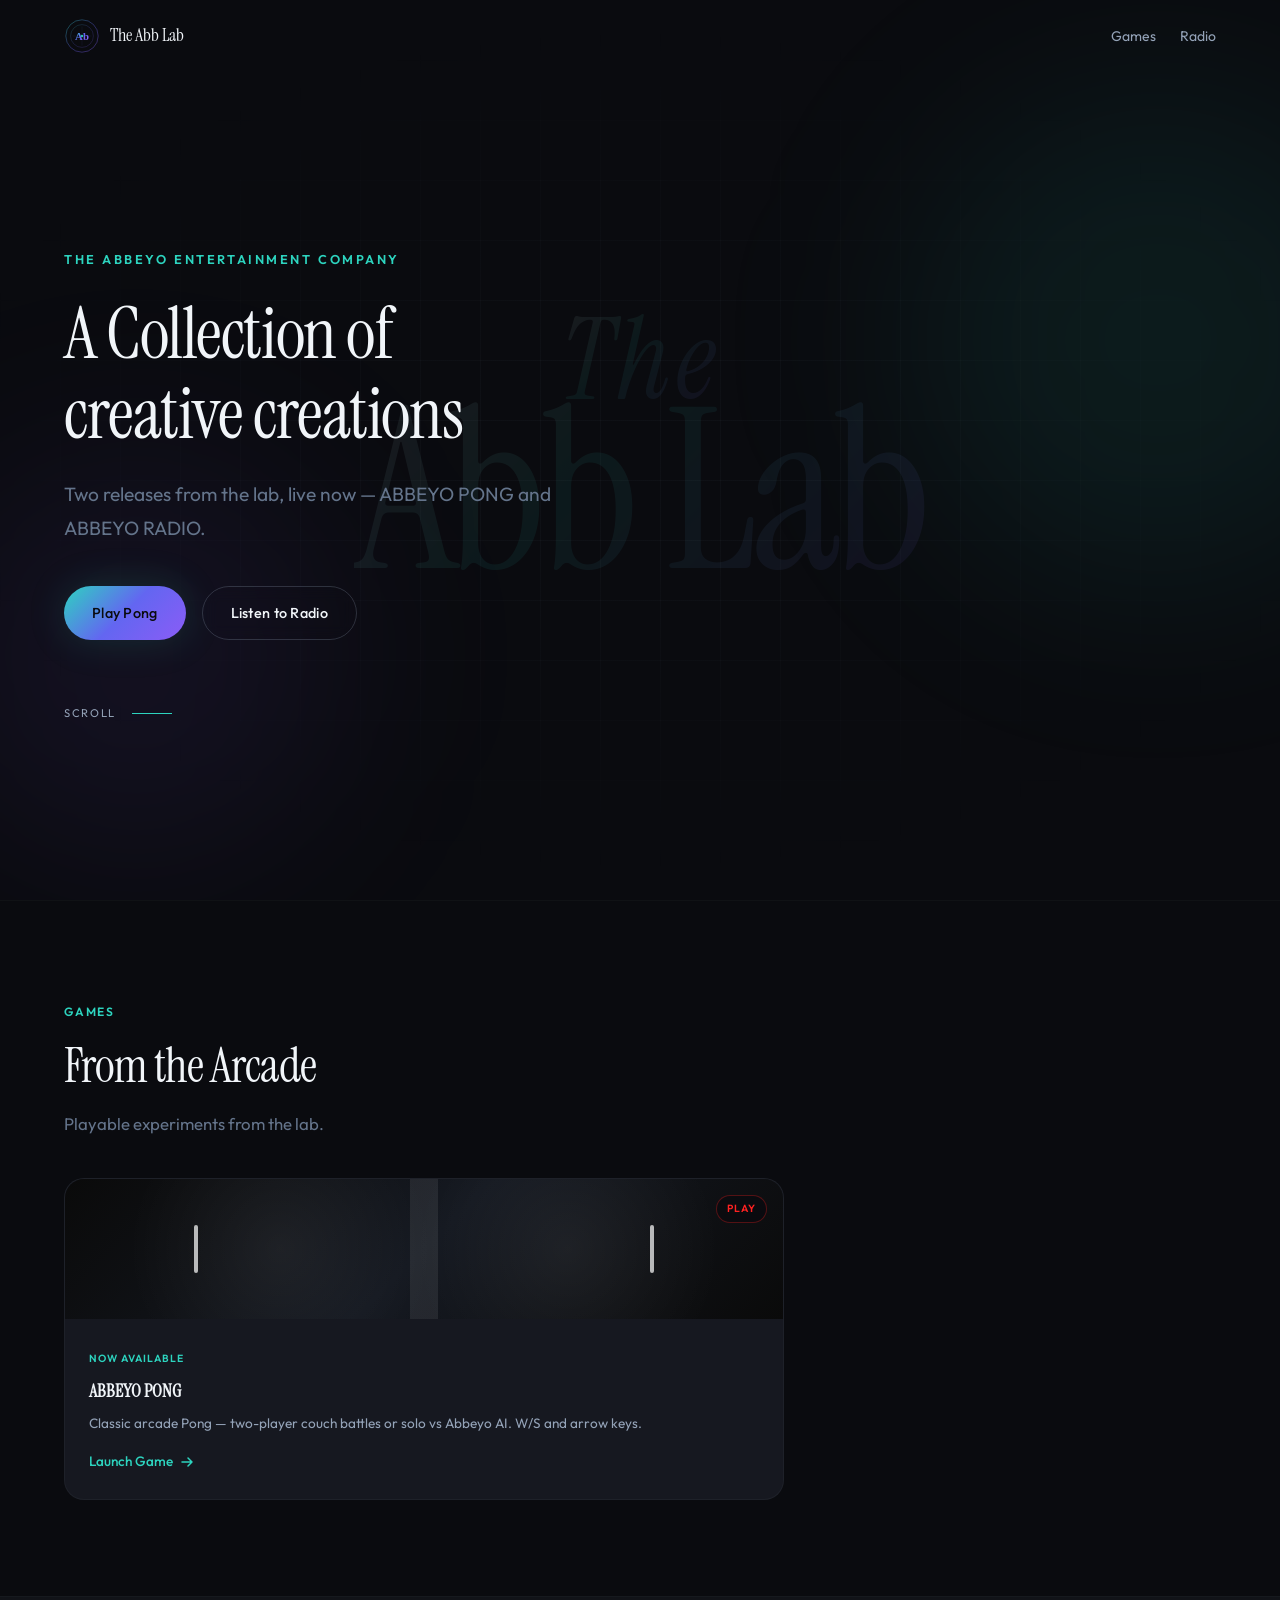
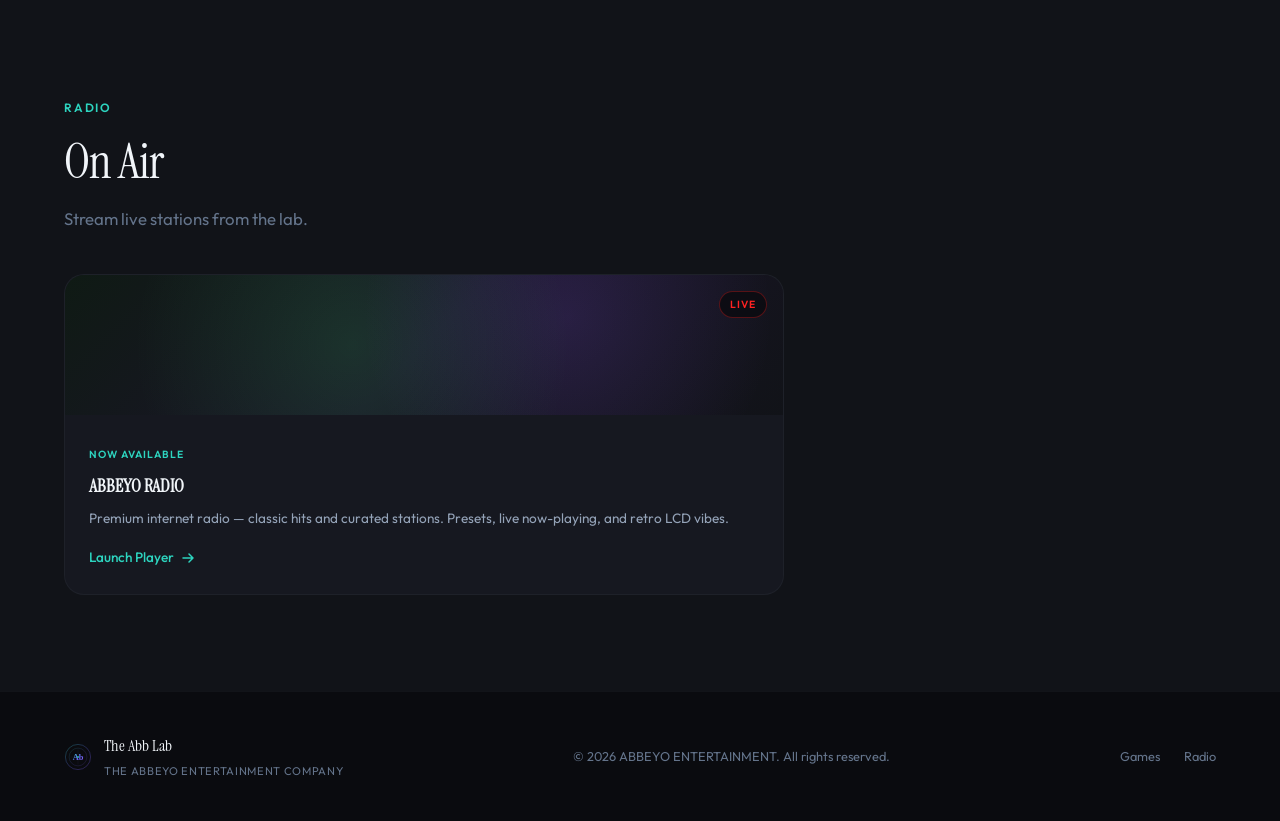
==== index.html @ 9e0e5b54 "Remove contact and Get in Touch from the homepage Keep the public site to Games, Radio, and the bran" ====
<!DOCTYPE html>
<html lang="en">
<head>
  <meta charset="UTF-8">
  <meta name="viewport" content="width=device-width, initial-scale=1.0">
  <meta name="description" content="The Abb Lab — ABBEYO ENTERTAINMENT. Play ABBEYO PONG and stream ABBEYO RADIO.">
  <meta name="keywords" content="The Abb Lab, ABBEYO Entertainment, Abbeyo Pong, Abbeyo Radio">
  <meta name="author" content="ABBEYO ENTERTAINMENT">
  <meta name="theme-color" content="#0a0b0f">

  <meta property="og:type" content="website">
  <meta property="og:url" content="https://theabblab.com/">
  <meta property="og:title" content="The Abb Lab — ABBEYO ENTERTAINMENT">
  <meta property="og:description" content="Play ABBEYO PONG and stream ABBEYO RADIO — creative releases from The Abb Lab.">
  <meta property="og:site_name" content="The Abb Lab">

  <meta name="twitter:card" content="summary_large_image">
  <meta name="twitter:title" content="The Abb Lab — ABBEYO ENTERTAINMENT">
  <meta name="twitter:description" content="Play ABBEYO PONG and stream ABBEYO RADIO — creative releases from The Abb Lab.">

  <title>The Abb Lab — ABBEYO ENTERTAINMENT</title>

  <link rel="icon" type="image/svg+xml" href="assets/favicon/favicon.svg">
  <link rel="canonical" href="https://theabblab.com/">

  <link rel="preconnect" href="https://fonts.googleapis.com">
  <link rel="preconnect" href="https://fonts.gstatic.com" crossorigin>
  <link href="https://fonts.googleapis.com/css2?family=Instrument+Serif:ital@0;1&family=Outfit:wght@300;400;500;600&display=swap" rel="stylesheet">

  <link rel="stylesheet" href="style.css?v=3">
</head>
<body>

  <header class="site-header" id="header">
    <nav class="nav container" aria-label="Main navigation">
      <a href="#hero" class="nav__logo" aria-label="The Abb Lab — Home">
        <img src="assets/logo/logo.svg" alt="" width="36" height="36" class="nav__logo-icon">
        <span class="nav__logo-text">The Abb Lab</span>
      </a>

      <button class="nav__toggle" id="navToggle" aria-label="Toggle menu" aria-expanded="false" aria-controls="navMenu">
        <span class="nav__toggle-bar"></span>
        <span class="nav__toggle-bar"></span>
        <span class="nav__toggle-bar"></span>
      </button>

      <ul class="nav__menu" id="navMenu">
        <li><a href="#games" class="nav__link">Games</a></li>
        <li><a href="#radio" class="nav__link">Radio</a></li>
      </ul>
    </nav>
  </header>

  <main>

    <section class="hero" id="hero" aria-labelledby="hero-heading">
      <div class="hero__bg" aria-hidden="true">
        <div class="hero__logo-bg">
          <span class="hero__logo-line hero__logo-line--top">The</span>
          <span class="hero__logo-line hero__logo-line--main">Abb Lab</span>
        </div>
        <div class="hero__grid"></div>
        <div class="hero__glow hero__glow--teal"></div>
        <div class="hero__glow hero__glow--purple"></div>
        <div class="hero__particles" id="particles"></div>
      </div>

      <div class="hero__content container">
        <p class="hero__eyebrow reveal">The ABBEYO ENTERTAINMENT Company</p>
        <h1 class="hero__title reveal" id="hero-heading">
          A Collection of creative creations
        </h1>
        <p class="hero__tagline reveal">
          Two releases from the lab, live now — ABBEYO PONG and ABBEYO RADIO.
        </p>
        <div class="hero__actions reveal">
          <a href="games/pong.html" class="btn btn--primary">Play Pong</a>
          <a href="audio/abbeyo-radio.html" class="btn btn--ghost">Listen to Radio</a>
        </div>
        <div class="hero__scroll reveal" aria-hidden="true">
          <span class="hero__scroll-text">Scroll</span>
          <span class="hero__scroll-line"></span>
        </div>
      </div>
    </section>

    <section class="library-section section" id="games" aria-labelledby="games-heading">
      <div class="container">
        <div class="library-section__header reveal">
          <span class="section__label">Games</span>
          <h2 class="section__title" id="games-heading">From the Arcade</h2>
          <p class="section__desc">Playable experiments from the lab.</p>
        </div>
        <div class="media-grid media-grid--single">
          <a href="games/pong.html" class="media-card media-card--featured reveal">
            <div class="media-card__visual media-card__visual--pong">
              <span class="media-card__live">Play</span>
            </div>
            <div class="media-card__body">
              <span class="media-card__tag">Now Available</span>
              <h3 class="media-card__title">ABBEYO PONG</h3>
              <p class="media-card__desc">Classic arcade Pong — two-player couch battles or solo vs Abbeyo AI. W/S and arrow keys.</p>
              <span class="media-card__cta">
                Launch Game
                <svg width="16" height="16" viewBox="0 0 16 16" fill="none" aria-hidden="true"><path d="M3 8h10M9 4l4 4-4 4" stroke="currentColor" stroke-width="1.5" stroke-linecap="round" stroke-linejoin="round"/></svg>
              </span>
            </div>
          </a>
        </div>
      </div>
    </section>

    <section class="library-section library-section--alt section" id="radio" aria-labelledby="radio-heading">
      <div class="container">
        <div class="library-section__header reveal">
          <span class="section__label">Radio</span>
          <h2 class="section__title" id="radio-heading">On Air</h2>
          <p class="section__desc">Stream live stations from the lab.</p>
        </div>
        <div class="media-grid media-grid--single">
          <a href="audio/abbeyo-radio.html" class="media-card media-card--featured reveal">
            <div class="media-card__visual media-card__visual--radio">
              <span class="media-card__live">Live</span>
            </div>
            <div class="media-card__body">
              <span class="media-card__tag">Now Available</span>
              <h3 class="media-card__title">ABBEYO RADIO</h3>
              <p class="media-card__desc">Premium internet radio — classic hits and curated stations. Presets, live now-playing, and retro LCD vibes.</p>
              <span class="media-card__cta">
                Launch Player
                <svg width="16" height="16" viewBox="0 0 16 16" fill="none" aria-hidden="true"><path d="M3 8h10M9 4l4 4-4 4" stroke="currentColor" stroke-width="1.5" stroke-linecap="round" stroke-linejoin="round"/></svg>
              </span>
            </div>
          </a>
        </div>
      </div>
    </section>

  </main>

  <footer class="footer">
    <div class="container footer__inner">
      <div class="footer__brand">
        <img src="assets/logo/logo.svg" alt="" width="28" height="28">
        <div>
          <span class="footer__name">The Abb Lab</span>
          <span class="footer__parent">The ABBEYO ENTERTAINMENT Company</span>
        </div>
      </div>
      <p class="footer__copy">&copy; <span id="year"></span> ABBEYO ENTERTAINMENT. All rights reserved.</p>
      <nav class="footer__nav" aria-label="Footer navigation">
        <a href="#games">Games</a>
        <a href="#radio">Radio</a>
      </nav>
    </div>
  </footer>

  <script src="script.js?v=3" defer></script>
</body>
</html>
---- style.css ----
/* ==========================================================================
   The Abb Lab — Premium Creative Laboratory
   ========================================================================== */

/* --- Custom Properties --- */
:root {
  --color-bg: #0a0b0f;
  --color-bg-elevated: #111318;
  --color-bg-card: #161820;
  --color-bg-card-hover: #1c1f2a;

  --color-text: #f1f5f9;
  --color-text-muted: #94a3b8;
  --color-text-subtle: #64748b;

  --color-teal: #2dd4bf;
  --color-teal-dim: rgba(45, 212, 191, 0.15);
  --color-purple: #8b5cf6;
  --color-purple-dim: rgba(139, 92, 246, 0.15);
  --color-indigo: #6366f1;
  --color-copper: #d4a574;
  --color-bitcoin: #f7931a;
  --color-bitcoin-dim: rgba(247, 147, 26, 0.15);

  --gradient-brand: linear-gradient(135deg, var(--color-teal) 0%, var(--color-indigo) 50%, var(--color-purple) 100%);
  --gradient-text: linear-gradient(135deg, #e2e8f0 0%, var(--color-teal) 40%, var(--color-purple) 100%);

  --font-serif: 'Instrument Serif', Georgia, 'Times New Roman', serif;
  --font-sans: 'Outfit', system-ui, -apple-system, sans-serif;

  --space-xs: 0.5rem;
  --space-sm: 1rem;
  --space-md: 1.5rem;
  --space-lg: 2.5rem;
  --space-xl: 4rem;
  --space-2xl: 6rem;

  --radius-sm: 8px;
  --radius-md: 12px;
  --radius-lg: 20px;
  --radius-full: 9999px;

  --shadow-sm: 0 2px 8px rgba(0, 0, 0, 0.3);
  --shadow-md: 0 8px 32px rgba(0, 0, 0, 0.4);
  --shadow-glow-teal: 0 0 40px rgba(45, 212, 191, 0.15);
  --shadow-glow-purple: 0 0 60px rgba(139, 92, 246, 0.12);

  --transition-fast: 0.2s cubic-bezier(0.4, 0, 0.2, 1);
  --transition-base: 0.35s cubic-bezier(0.4, 0, 0.2, 1);
  --transition-slow: 0.6s cubic-bezier(0.4, 0, 0.2, 1);

  --header-height: 72px;
  --container-max: 1200px;
}

/* --- Reset & Base --- */
*,
*::before,
*::after {
  box-sizing: border-box;
  margin: 0;
  padding: 0;
}

html {
  scroll-behavior: smooth;
  -webkit-text-size-adjust: 100%;
}

body {
  font-family: var(--font-sans);
  font-size: 1rem;
  font-weight: 400;
  line-height: 1.7;
  color: var(--color-text-muted);
  background-color: var(--color-bg);
  overflow-x: hidden;
  -webkit-font-smoothing: antialiased;
  -moz-osx-font-smoothing: grayscale;
}

img,
svg {
  display: block;
  max-width: 100%;
}

a {
  color: inherit;
  text-decoration: none;
}

ul {
  list-style: none;
}

button {
  font: inherit;
  cursor: pointer;
  border: none;
  background: none;
}

:focus-visible {
  outline: 2px solid var(--color-teal);
  outline-offset: 3px;
}

::selection {
  background: var(--color-teal-dim);
  color: var(--color-text);
}

/* --- Layout --- */
.container {
  width: 100%;
  max-width: var(--container-max);
  margin-inline: auto;
  padding-inline: var(--space-md);
}

.section {
  padding-block: var(--space-2xl);
  position: relative;
}

/* --- Typography --- */
.section__label {
  display: inline-block;
  font-size: 0.75rem;
  font-weight: 600;
  letter-spacing: 0.15em;
  text-transform: uppercase;
  color: var(--color-teal);
  margin-bottom: var(--space-sm);
}

.section__title {
  font-family: var(--font-serif);
  font-size: clamp(2rem, 5vw, 3rem);
  font-weight: 400;
  color: var(--color-text);
  line-height: 1.15;
  letter-spacing: -0.02em;
}

.section__desc {
  margin-top: var(--space-sm);
  max-width: 52ch;
  font-size: 1.05rem;
  color: var(--color-text-subtle);
}

.section__header {
  margin-bottom: var(--space-xl);
}

/* --- Buttons --- */
.btn {
  display: inline-flex;
  align-items: center;
  justify-content: center;
  gap: 0.5rem;
  padding: 0.875rem 1.75rem;
  font-size: 0.9rem;
  font-weight: 500;
  letter-spacing: 0.02em;
  border-radius: var(--radius-full);
  transition:
    transform var(--transition-fast),
    box-shadow var(--transition-base),
    background var(--transition-base),
    border-color var(--transition-base),
    color var(--transition-base);
  position: relative;
  overflow: hidden;
}

.btn--primary {
  background: var(--gradient-brand);
  color: var(--color-bg);
  box-shadow: var(--shadow-glow-teal);
}

.btn--primary:hover {
  transform: translateY(-2px);
  box-shadow: var(--shadow-glow-teal), 0 8px 24px rgba(45, 212, 191, 0.25);
}

.btn--primary:active {
  transform: translateY(0);
}

.btn--ghost {
  background: transparent;
  color: var(--color-text);
  border: 1px solid rgba(148, 163, 184, 0.25);
  backdrop-filter: blur(8px);
}

.btn--ghost:hover {
  border-color: var(--color-teal);
  color: var(--color-teal);
  background: var(--color-teal-dim);
  transform: translateY(-2px);
}

.btn--small {
  padding: 0.625rem 1.25rem;
  font-size: 0.8rem;
}

.btn--full {
  width: 100%;
}

.btn__loader {
  display: none;
  width: 18px;
  height: 18px;
  border: 2px solid transparent;
  border-top-color: currentColor;
  border-radius: 50%;
  animation: spin 0.6s linear infinite;
}

.btn.is-loading .btn__text {
  opacity: 0;
}

.btn.is-loading .btn__loader {
  display: block;
  position: absolute;
}

@keyframes spin {
  to { transform: rotate(360deg); }
}

/* --- Header / Nav --- */
.site-header {
  position: fixed;
  top: 0;
  left: 0;
  right: 0;
  z-index: 100;
  height: var(--header-height);
  transition:
    background var(--transition-base),
    backdrop-filter var(--transition-base),
    box-shadow var(--transition-base);
}

.site-header.is-scrolled {
  background: rgba(10, 11, 15, 0.85);
  backdrop-filter: blur(16px) saturate(1.4);
  box-shadow: 0 1px 0 rgba(148, 163, 184, 0.08);
}

.nav {
  display: flex;
  align-items: center;
  justify-content: space-between;
  height: 100%;
}

.nav__logo {
  display: flex;
  align-items: center;
  gap: 0.625rem;
  font-family: var(--font-serif);
  font-size: 1.15rem;
  color: var(--color-text);
  transition: opacity var(--transition-fast);
}

.nav__logo:hover {
  opacity: 0.85;
}

.nav__logo-icon {
  transition: transform var(--transition-base);
}

.nav__logo:hover .nav__logo-icon {
  transform: rotate(15deg);
}

.nav__menu {
  display: flex;
  align-items: center;
  gap: var(--space-md);
}

.nav__link {
  font-size: 0.875rem;
  font-weight: 400;
  color: var(--color-text-muted);
  transition: color var(--transition-fast);
  position: relative;
}

.nav__link::after {
  content: '';
  position: absolute;
  bottom: -4px;
  left: 0;
  width: 0;
  height: 1px;
  background: var(--gradient-brand);
  transition: width var(--transition-base);
}

.nav__link:hover,
.nav__link.is-active {
  color: var(--color-text);
}

.nav__link:hover::after,
.nav__link.is-active::after {
  width: 100%;
}

.nav__link--cta {
  padding: 0.5rem 1.25rem;
  border: 1px solid rgba(45, 212, 191, 0.3);
  border-radius: var(--radius-full);
  color: var(--color-teal);
}

.nav__link--cta::after {
  display: none;
}

.nav__link--cta:hover {
  background: var(--color-teal-dim);
  border-color: var(--color-teal);
}

.nav__toggle {
  display: none;
  flex-direction: column;
  justify-content: center;
  gap: 5px;
  width: 32px;
  height: 32px;
  z-index: 110;
}

.nav__toggle-bar {
  display: block;
  width: 100%;
  height: 2px;
  background: var(--color-text);
  border-radius: 2px;
  transition:
    transform var(--transition-base),
    opacity var(--transition-fast);
}

.nav__toggle.is-open .nav__toggle-bar:nth-child(1) {
  transform: translateY(7px) rotate(45deg);
}

.nav__toggle.is-open .nav__toggle-bar:nth-child(2) {
  opacity: 0;
}

.nav__toggle.is-open .nav__toggle-bar:nth-child(3) {
  transform: translateY(-7px) rotate(-45deg);
}

/* Nav dropdown */
.nav__dropdown {
  position: relative;
}

.nav__dropdown-btn {
  display: inline-flex;
  align-items: center;
  gap: 0.35rem;
  background: none;
  border: none;
  cursor: pointer;
  font: inherit;
  padding: 0;
}

.nav__dropdown-btn svg {
  transition: transform var(--transition-fast);
}

.nav__dropdown.is-open .nav__dropdown-btn svg {
  transform: rotate(180deg);
}

.nav__dropdown-menu {
  position: absolute;
  top: calc(100% + 12px);
  left: 50%;
  transform: translateX(-50%) translateY(8px);
  min-width: 160px;
  padding: 0.5rem;
  background: var(--color-bg-card);
  border: 1px solid rgba(148, 163, 184, 0.1);
  border-radius: var(--radius-md);
  box-shadow: var(--shadow-md);
  opacity: 0;
  visibility: hidden;
  transition:
    opacity var(--transition-fast),
    transform var(--transition-fast),
    visibility var(--transition-fast);
  z-index: 120;
}

.nav__dropdown.is-open .nav__dropdown-menu {
  opacity: 1;
  visibility: visible;
  transform: translateX(-50%) translateY(0);
}

.nav__dropdown-link {
  display: block;
  padding: 0.5rem 0.75rem;
  font-size: 0.85rem;
  color: var(--color-text-muted);
  border-radius: var(--radius-sm);
  transition: background var(--transition-fast), color var(--transition-fast);
}

.nav__dropdown-link:hover {
  background: var(--color-teal-dim);
  color: var(--color-text);
}

.nav__dropdown-link::after {
  display: none;
}

/* --- Hero --- */
.hero {
  position: relative;
  min-height: 100vh;
  min-height: 100dvh;
  display: flex;
  align-items: center;
  padding-top: var(--header-height);
  overflow: hidden;
}

.hero__bg {
  position: absolute;
  inset: 0;
  z-index: 0;
}

.hero__logo-bg {
  position: absolute;
  inset: 0;
  display: flex;
  flex-direction: column;
  align-items: center;
  justify-content: center;
  pointer-events: none;
  user-select: none;
  animation: heroLogoBreathe 8s ease-in-out infinite;
}

.hero__logo-line {
  font-family: var(--font-serif);
  font-weight: 400;
  line-height: 0.85;
  background: var(--gradient-text);
  -webkit-background-clip: text;
  background-clip: text;
  -webkit-text-fill-color: transparent;
  opacity: 0.07;
  white-space: nowrap;
}

.hero__logo-line--top {
  font-size: clamp(3rem, 10vw, 7rem);
  font-style: italic;
  letter-spacing: 0.05em;
  margin-bottom: -0.1em;
}

.hero__logo-line--main {
  font-size: clamp(5rem, 18vw, 14rem);
  letter-spacing: -0.03em;
}

@keyframes heroLogoBreathe {
  0%, 100% { transform: scale(1); opacity: 1; }
  50% { transform: scale(1.02); opacity: 0.95; }
}

.hero__grid {
  position: absolute;
  inset: 0;
  background-image:
    linear-gradient(rgba(148, 163, 184, 0.04) 1px, transparent 1px),
    linear-gradient(90deg, rgba(148, 163, 184, 0.04) 1px, transparent 1px);
  background-size: 60px 60px;
  mask-image: radial-gradient(ellipse 70% 60% at 50% 50%, black 20%, transparent 80%);
  -webkit-mask-image: radial-gradient(ellipse 70% 60% at 50% 50%, black 20%, transparent 80%);
}

.hero__glow {
  position: absolute;
  border-radius: 50%;
  filter: blur(100px);
  pointer-events: none;
}

.hero__glow--teal {
  width: 500px;
  height: 500px;
  top: 10%;
  right: -10%;
  background: rgba(45, 212, 191, 0.08);
  animation: glowFloat 12s ease-in-out infinite;
}

.hero__glow--purple {
  width: 400px;
  height: 400px;
  bottom: 5%;
  left: -5%;
  background: rgba(139, 92, 246, 0.08);
  animation: glowFloat 12s ease-in-out infinite reverse;
}

@keyframes glowFloat {
  0%, 100% { transform: translate(0, 0); }
  33% { transform: translate(30px, -20px); }
  66% { transform: translate(-20px, 15px); }
}

.hero__particles {
  position: absolute;
  inset: 0;
  overflow: hidden;
}

.particle {
  position: absolute;
  width: 3px;
  height: 3px;
  border-radius: 50%;
  background: var(--color-teal);
  opacity: 0;
  animation: particleDrift linear infinite;
}

@keyframes particleDrift {
  0% {
    opacity: 0;
    transform: translateY(0) scale(0);
  }
  10% {
    opacity: 0.6;
    transform: translateY(-10px) scale(1);
  }
  90% {
    opacity: 0.3;
  }
  100% {
    opacity: 0;
    transform: translateY(-120px) scale(0.5);
  }
}

.hero__content {
  position: relative;
  z-index: 1;
  padding-block: var(--space-xl);
}

.hero__eyebrow {
  font-size: 0.8rem;
  font-weight: 600;
  letter-spacing: 0.2em;
  text-transform: uppercase;
  color: var(--color-teal);
  margin-bottom: var(--space-md);
}

.hero__title {
  font-family: var(--font-serif);
  font-size: clamp(2.5rem, 7vw, 4.5rem);
  font-weight: 400;
  line-height: 1.1;
  color: var(--color-text);
  letter-spacing: -0.02em;
  max-width: 14ch;
  margin-bottom: var(--space-md);
}

.hero__title em {
  font-style: italic;
  background: var(--gradient-text);
  -webkit-background-clip: text;
  background-clip: text;
  -webkit-text-fill-color: transparent;
}

.hero__tagline {
  font-size: clamp(1rem, 2.5vw, 1.2rem);
  color: var(--color-text-subtle);
  max-width: 42ch;
  margin-bottom: var(--space-lg);
  line-height: 1.8;
}

.hero__actions {
  display: flex;
  flex-wrap: wrap;
  gap: var(--space-sm);
  margin-bottom: var(--space-xl);
}

.hero__scroll {
  display: flex;
  align-items: center;
  gap: var(--space-sm);
  opacity: 0.5;
}

.hero__scroll-text {
  font-size: 0.7rem;
  letter-spacing: 0.15em;
  text-transform: uppercase;
}

.hero__scroll-line {
  display: block;
  width: 40px;
  height: 1px;
  background: var(--color-text-subtle);
  position: relative;
  overflow: hidden;
}

.hero__scroll-line::after {
  content: '';
  position: absolute;
  inset: 0;
  background: var(--color-teal);
  animation: scrollPulse 2s ease-in-out infinite;
}

@keyframes scrollPulse {
  0% { transform: translateX(-100%); }
  100% { transform: translateX(100%); }
}

/* --- Reveal Animations --- */
.reveal {
  opacity: 0;
  transform: translateY(24px);
  transition:
    opacity var(--transition-slow),
    transform var(--transition-slow);
}

.reveal.is-visible {
  opacity: 1;
  transform: translateY(0);
}

/* Stagger children in hero */
.hero__content .reveal:nth-child(1) { transition-delay: 0.1s; }
.hero__content .reveal:nth-child(2) { transition-delay: 0.2s; }
.hero__content .reveal:nth-child(3) { transition-delay: 0.35s; }
.hero__content .reveal:nth-child(4) { transition-delay: 0.5s; }
.hero__content .reveal:nth-child(5) { transition-delay: 0.65s; }

/* --- About --- */
.about {
  background: var(--color-bg);
}

.about__grid {
  display: grid;
  grid-template-columns: 1fr;
  gap: var(--space-xl);
  align-items: center;
}

.about__lead {
  font-size: 1.15rem;
  color: var(--color-text);
  margin-bottom: var(--space-md);
  line-height: 1.8;
}

.about__lead strong {
  color: var(--color-teal);
  font-weight: 500;
}

.about__content p {
  margin-bottom: var(--space-md);
}

.about__stats {
  display: flex;
  gap: var(--space-lg);
  margin-top: var(--space-lg);
  padding-top: var(--space-lg);
  border-top: 1px solid rgba(148, 163, 184, 0.1);
}

.about__stat {
  display: flex;
  flex-direction: column;
}

.about__stat-value {
  font-family: var(--font-serif);
  font-size: 2rem;
  color: var(--color-text);
  line-height: 1;
}

.about__stat-label {
  font-size: 0.75rem;
  letter-spacing: 0.1em;
  text-transform: uppercase;
  color: var(--color-text-subtle);
  margin-top: 0.25rem;
}

/* Flask visual */
.about__visual {
  display: flex;
  align-items: center;
  justify-content: center;
  position: relative;
  min-height: 320px;
}

.about__flask {
  display: flex;
  flex-direction: column;
  align-items: center;
  position: relative;
  z-index: 1;
}

.about__flask-neck {
  width: 24px;
  height: 40px;
  border: 2px solid rgba(45, 212, 191, 0.4);
  border-bottom: none;
  border-radius: 4px 4px 0 0;
}

.about__flask-body {
  width: 120px;
  height: 140px;
  border: 2px solid rgba(45, 212, 191, 0.4);
  border-radius: 8px 8px 40px 40px;
  position: relative;
  overflow: hidden;
  background: rgba(17, 19, 24, 0.6);
}

.about__flask-liquid {
  position: absolute;
  bottom: 0;
  left: 0;
  right: 0;
  height: 65%;
  background: linear-gradient(180deg, var(--color-purple-dim) 0%, rgba(45, 212, 191, 0.25) 100%);
  animation: liquidBubble 4s ease-in-out infinite;
}

@keyframes liquidBubble {
  0%, 100% { height: 65%; }
  50% { height: 68%; }
}

.about__flask-bubbles span {
  position: absolute;
  border-radius: 50%;
  background: rgba(45, 212, 191, 0.4);
  animation: bubbleRise 3s ease-in infinite;
}

.about__flask-bubbles span:nth-child(1) {
  width: 8px;
  height: 8px;
  left: 30%;
  bottom: 20%;
  animation-delay: 0s;
}

.about__flask-bubbles span:nth-child(2) {
  width: 5px;
  height: 5px;
  left: 55%;
  bottom: 35%;
  animation-delay: 1s;
}

.about__flask-bubbles span:nth-child(3) {
  width: 6px;
  height: 6px;
  left: 70%;
  bottom: 15%;
  animation-delay: 2s;
}

@keyframes bubbleRise {
  0% { transform: translateY(0); opacity: 0.6; }
  100% { transform: translateY(-80px); opacity: 0; }
}

.about__flask-base {
  width: 60px;
  height: 8px;
  background: rgba(148, 163, 184, 0.15);
  border-radius: 2px;
  margin-top: 4px;
}

.about__orbit {
  position: absolute;
  width: 260px;
  height: 260px;
}

.about__orbit-ring {
  position: absolute;
  inset: 0;
  border: 1px solid rgba(139, 92, 246, 0.15);
  border-radius: 50%;
  animation: orbitSpin 20s linear infinite;
}

.about__orbit-dot {
  position: absolute;
  top: 0;
  left: 50%;
  width: 8px;
  height: 8px;
  margin-left: -4px;
  margin-top: -4px;
  background: var(--color-purple);
  border-radius: 50%;
  box-shadow: 0 0 12px var(--color-purple);
  animation: orbitSpin 20s linear infinite;
  transform-origin: 50% 134px;
}

@keyframes orbitSpin {
  to { transform: rotate(360deg); }
}

/* --- Shop --- */
.shop {
  background: var(--color-bg-elevated);
}

.shop__filters {
  display: flex;
  flex-wrap: wrap;
  gap: 0.5rem;
  margin-bottom: var(--space-lg);
}

.shop__filter {
  padding: 0.5rem 1.125rem;
  font-size: 0.8rem;
  font-weight: 500;
  letter-spacing: 0.04em;
  color: var(--color-text-muted);
  background: var(--color-bg-card);
  border: 1px solid rgba(148, 163, 184, 0.1);
  border-radius: var(--radius-full);
  cursor: pointer;
  transition:
    background var(--transition-fast),
    border-color var(--transition-fast),
    color var(--transition-fast);
}

.shop__filter:hover {
  border-color: rgba(45, 212, 191, 0.3);
  color: var(--color-text);
}

.shop__filter.is-active {
  background: var(--color-teal-dim);
  border-color: var(--color-teal);
  color: var(--color-teal);
}

.shop__grid {
  display: grid;
  grid-template-columns: repeat(2, 1fr);
  gap: var(--space-md);
}

.merch-card.is-hidden {
  display: none;
}

.merch-card__badge {
  position: absolute;
  top: var(--space-sm);
  left: var(--space-sm);
  z-index: 2;
  padding: 0.25rem 0.625rem;
  font-size: 0.65rem;
  font-weight: 600;
  letter-spacing: 0.08em;
  text-transform: uppercase;
  color: var(--color-bitcoin);
  background: rgba(10, 11, 15, 0.8);
  border: 1px solid rgba(247, 147, 26, 0.3);
  border-radius: var(--radius-full);
}

.merch-card__badge--limited {
  color: var(--color-purple);
  border-color: rgba(139, 92, 246, 0.3);
}

.merch-card {
  position: relative;
}

.merch-card__image--btc {
  background:
    radial-gradient(circle at 50% 40%, var(--color-bitcoin-dim) 0%, transparent 55%),
    linear-gradient(160deg, #161820 0%, #1f1a14 100%);
}

.merch-card__image--btc2 {
  background:
    radial-gradient(circle at 50% 40%, rgba(247, 147, 26, 0.2) 0%, transparent 55%),
    linear-gradient(160deg, #161820 0%, #1a1510 100%);
}

.merch-card__image--btc3 {
  background:
    radial-gradient(circle at 50% 40%, rgba(247, 147, 26, 0.12) 0%, transparent 55%),
    linear-gradient(160deg, #161820 0%, #181610 100%);
}

.merch-card__image--realms {
  background:
    radial-gradient(circle at 30% 60%, rgba(139, 92, 246, 0.25) 0%, transparent 50%),
    radial-gradient(circle at 70% 30%, rgba(45, 212, 191, 0.15) 0%, transparent 40%),
    linear-gradient(160deg, #12101a 0%, #1a1428 100%);
}

.merch-card__image--realms2 {
  background:
    radial-gradient(circle at 50% 50%, rgba(99, 102, 241, 0.2) 0%, transparent 60%),
    linear-gradient(160deg, #100e18 0%, #1c1630 100%);
}

/* --- Collections --- */
.collections {
  background: var(--color-bg);
}

.collections__grid {
  display: grid;
  grid-template-columns: 1fr;
  gap: var(--space-md);
}

.collection-card {
  display: grid;
  grid-template-columns: 1fr;
  background: var(--color-bg-card);
  border: 1px solid rgba(148, 163, 184, 0.06);
  border-radius: var(--radius-lg);
  overflow: hidden;
  transition:
    transform var(--transition-base),
    border-color var(--transition-base),
    box-shadow var(--transition-base);
}

.collection-card:hover {
  transform: translateY(-4px);
  border-color: rgba(139, 92, 246, 0.15);
  box-shadow: var(--shadow-md), var(--shadow-glow-purple);
}

.collection-card--featured {
  border-color: rgba(139, 92, 246, 0.2);
}

.collection-card__visual {
  height: 180px;
  position: relative;
}

.collection-card__visual--realms {
  background:
    radial-gradient(ellipse at 40% 60%, rgba(139, 92, 246, 0.3) 0%, transparent 60%),
    linear-gradient(135deg, #0f0d18 0%, #221a35 50%, #0d1520 100%);
}

.collection-card__visual--btc {
  background:
    radial-gradient(ellipse at 50% 50%, var(--color-bitcoin-dim) 0%, transparent 60%),
    linear-gradient(135deg, #141210 0%, #1f1810 50%, #12100e 100%);
}

.collection-card__visual--core {
  background:
    radial-gradient(ellipse at 50% 50%, var(--color-teal-dim) 0%, transparent 60%),
    linear-gradient(135deg, #111318 0%, #161820 50%, #111520 100%);
}

.collection-card__visual::after {
  content: '';
  position: absolute;
  inset: 0;
  background-image:
    linear-gradient(rgba(148, 163, 184, 0.04) 1px, transparent 1px),
    linear-gradient(90deg, rgba(148, 163, 184, 0.04) 1px, transparent 1px);
  background-size: 24px 24px;
}

.collection-card__body {
  padding: var(--space-md);
}

.collection-card__status {
  display: inline-block;
  font-size: 0.65rem;
  font-weight: 600;
  letter-spacing: 0.1em;
  text-transform: uppercase;
  color: var(--color-text-subtle);
  margin-bottom: 0.5rem;
}

.collection-card__status--live {
  color: var(--color-teal);
}

.collection-card__title {
  font-family: var(--font-serif);
  font-size: 1.5rem;
  color: var(--color-text);
  margin-bottom: 0.5rem;
}

.collection-card__desc {
  font-size: 0.9rem;
  margin-bottom: var(--space-sm);
  line-height: 1.7;
}

/* --- Library Hub --- */
.library-hub {
  background: var(--color-bg-elevated);
}

.library-hub__grid {
  display: grid;
  grid-template-columns: repeat(2, 1fr);
  gap: var(--space-md);
}

.hub-card {
  display: block;
  padding: var(--space-md);
  background: var(--color-bg-card);
  border: 1px solid rgba(148, 163, 184, 0.06);
  border-radius: var(--radius-lg);
  transition:
    transform var(--transition-base),
    border-color var(--transition-base),
    box-shadow var(--transition-base);
}

.hub-card:hover {
  transform: translateY(-4px);
  border-color: rgba(45, 212, 191, 0.2);
  box-shadow: var(--shadow-glow-teal);
}

.hub-card__icon {
  display: block;
  font-size: 1.5rem;
  color: var(--color-teal);
  margin-bottom: 0.75rem;
  opacity: 0.8;
}

.hub-card__title {
  font-family: var(--font-serif);
  font-size: 1.25rem;
  color: var(--color-text);
  margin-bottom: 0.35rem;
}

.hub-card__desc {
  font-size: 0.85rem;
  color: var(--color-text-subtle);
  line-height: 1.6;
}

/* --- Library Sections --- */
.library-section {
  background: var(--color-bg);
  border-top: 1px solid rgba(148, 163, 184, 0.04);
}

.library-section--alt {
  background: var(--color-bg-elevated);
}

.library-section__header {
  margin-bottom: var(--space-lg);
}

.media-grid {
  display: grid;
  grid-template-columns: 1fr;
  gap: var(--space-md);
}

.media-grid--single {
  max-width: 720px;
}

.media-card {
  background: var(--color-bg-card);
  border: 1px solid rgba(148, 163, 184, 0.06);
  border-radius: var(--radius-lg);
  overflow: hidden;
  transition:
    transform var(--transition-base),
    border-color var(--transition-base);
  display: block;
  color: inherit;
}

.media-card:hover {
  transform: translateY(-2px);
  border-color: rgba(148, 163, 184, 0.12);
}

.media-card--featured:hover {
  border-color: rgba(45, 212, 191, 0.25);
  box-shadow: var(--shadow-glow-teal);
}

.media-card--featured .media-card__tag {
  color: var(--color-teal);
}

.media-card__visual--radio {
  background:
    radial-gradient(circle at 40% 50%, rgba(51, 255, 102, 0.12) 0%, transparent 50%),
    radial-gradient(circle at 70% 30%, rgba(139, 92, 246, 0.15) 0%, transparent 40%),
    linear-gradient(135deg, #0f1a14 0%, #1a1528 50%, #111318 100%);
}

.media-card__live {
  position: absolute;
  top: var(--space-sm);
  right: var(--space-sm);
  padding: 0.25rem 0.625rem;
  font-size: 0.65rem;
  font-weight: 600;
  letter-spacing: 0.1em;
  text-transform: uppercase;
  color: #ff2222;
  background: rgba(10, 11, 15, 0.8);
  border: 1px solid rgba(255, 34, 34, 0.3);
  border-radius: var(--radius-full);
  animation: ledPulse 1.5s ease-in-out infinite;
}

.media-card__cta {
  display: inline-flex;
  align-items: center;
  gap: 0.4rem;
  margin-top: var(--space-sm);
  font-size: 0.85rem;
  font-weight: 500;
  color: var(--color-teal);
  transition: gap var(--transition-fast);
}

.media-card--featured:hover .media-card__cta {
  gap: 0.65rem;
}

.media-card--empty {
  display: flex;
  align-items: center;
  justify-content: center;
  min-height: 120px;
  padding: var(--space-md);
  border-style: dashed;
  opacity: 0.7;
}

.media-card--empty:hover {
  transform: none;
}

.media-card__visual {
  height: 140px;
  position: relative;
}

.media-card__visual--audio {
  background: linear-gradient(135deg, #1a1f2e 0%, #1f2d3d 50%, #1a2e2a 100%);
}

.media-card__visual--video {
  background: linear-gradient(135deg, #1f1a2e 0%, #2a1f3d 50%, #1a252e 100%);
}

.media-card__visual--docs {
  background: linear-gradient(135deg, #1a222e 0%, #2d1f35 50%, #1f2a1e 100%);
}

.media-card__visual--tools {
  background: linear-gradient(135deg, #1a1f2e 0%, #2d1f3d 50%, #1a2a2e 100%);
}

.media-card__visual--pong {
  background:
    linear-gradient(90deg, transparent 48%, rgba(255, 255, 255, 0.08) 48%, rgba(255, 255, 255, 0.08) 52%, transparent 52%),
    radial-gradient(circle at 30% 50%, rgba(255, 255, 255, 0.06) 0%, transparent 30%),
    radial-gradient(circle at 70% 50%, rgba(255, 255, 255, 0.06) 0%, transparent 30%),
    linear-gradient(135deg, #0a0a0a 0%, #141820 50%, #0a0a0a 100%);
}

.media-card__visual--pong::before,
.media-card__visual--pong::after {
  content: '';
  position: absolute;
  top: 50%;
  width: 4px;
  height: 48px;
  background: rgba(255, 255, 255, 0.7);
  transform: translateY(-50%);
  border-radius: 2px;
}

.media-card__visual--pong::before {
  left: 18%;
}

.media-card__visual--pong::after {
  right: 18%;
}

.media-card__visual--pictures {
  background: linear-gradient(135deg, #221a2e 0%, #1f2d35 50%, #1a2820 100%);
}

.media-card__visual--ai {
  background: linear-gradient(135deg, #1a182e 0%, #2d1f45 50%, #1a2a3e 100%);
}

.media-card__body {
  padding: var(--space-md);
}

.media-card__tag {
  display: inline-block;
  font-size: 0.65rem;
  font-weight: 600;
  letter-spacing: 0.1em;
  text-transform: uppercase;
  color: var(--color-text-subtle);
  margin-bottom: 0.5rem;
}

.media-card__title {
  font-family: var(--font-serif);
  font-size: 1.15rem;
  color: var(--color-text);
  margin-bottom: 0.35rem;
}

.media-card__desc {
  font-size: 0.85rem;
  line-height: 1.6;
}

/* --- Releases --- */
.releases {
  background: var(--color-bg-elevated);
}

.releases__timeline {
  display: flex;
  flex-direction: column;
  gap: var(--space-md);
}

.release-item {
  display: grid;
  grid-template-columns: 100px 1fr;
  gap: var(--space-md);
  padding: var(--space-md);
  background: var(--color-bg-card);
  border: 1px solid rgba(148, 163, 184, 0.06);
  border-radius: var(--radius-lg);
  transition: border-color var(--transition-fast);
}

.release-item:hover {
  border-color: rgba(45, 212, 191, 0.15);
}

.release-item__date {
  font-size: 0.8rem;
  font-weight: 500;
  color: var(--color-teal);
  letter-spacing: 0.05em;
}

.release-item__type {
  display: inline-block;
  font-size: 0.65rem;
  font-weight: 600;
  letter-spacing: 0.1em;
  text-transform: uppercase;
  color: var(--color-text-subtle);
  margin-bottom: 0.25rem;
}

.release-item__title {
  font-family: var(--font-serif);
  font-size: 1.15rem;
  color: var(--color-text);
  margin-bottom: 0.25rem;
}

.release-item__content p {
  font-size: 0.9rem;
}

/* --- Archive --- */
.archive {
  background: var(--color-bg);
}

.archive__grid {
  display: grid;
  grid-template-columns: 1fr;
  gap: var(--space-md);
}

.archive-card {
  padding: var(--space-lg);
  background: var(--color-bg-card);
  border: 1px dashed rgba(148, 163, 184, 0.12);
  border-radius: var(--radius-lg);
  text-align: center;
  opacity: 0.8;
}

.archive-card__status {
  display: inline-block;
  font-size: 0.65rem;
  font-weight: 600;
  letter-spacing: 0.1em;
  text-transform: uppercase;
  color: var(--color-text-subtle);
  margin-bottom: 0.5rem;
}

.archive-card__title {
  font-family: var(--font-serif);
  font-size: 1.25rem;
  color: var(--color-text);
  margin-bottom: 0.5rem;
}

/* --- Subscribe --- */
.subscribe {
  background: var(--color-bg-elevated);
}

.subscribe__inner {
  display: grid;
  grid-template-columns: 1fr;
  gap: var(--space-lg);
  padding: var(--space-xl);
  background: var(--color-bg-card);
  border: 1px solid rgba(45, 212, 191, 0.12);
  border-radius: var(--radius-lg);
  box-shadow: var(--shadow-glow-teal);
}

.subscribe__content p {
  margin-top: var(--space-sm);
  max-width: 40ch;
}

.subscribe__form {
  display: flex;
  flex-wrap: wrap;
  gap: var(--space-sm);
  align-items: flex-start;
}

.subscribe__form .form__input {
  flex: 1;
  min-width: 200px;
}

.subscribe__form .form__status {
  width: 100%;
  text-align: left;
}

/* --- Merch (shared card styles) --- */

.merch__grid {
  display: grid;
  grid-template-columns: repeat(2, 1fr);
  gap: var(--space-md);
}

.merch-card {
  background: var(--color-bg-card);
  border: 1px solid rgba(148, 163, 184, 0.06);
  border-radius: var(--radius-lg);
  overflow: hidden;
  transition:
    transform var(--transition-base),
    border-color var(--transition-base),
    box-shadow var(--transition-base);
}

.merch-card:hover {
  transform: translateY(-4px);
  border-color: rgba(139, 92, 246, 0.15);
  box-shadow: var(--shadow-md), var(--shadow-glow-purple);
}

.merch-card__image {
  aspect-ratio: 1;
  position: relative;
  overflow: hidden;
  transition: transform var(--transition-slow);
}

.merch-card:hover .merch-card__image {
  transform: scale(1.03);
}

.merch-card__image--1 {
  background:
    radial-gradient(circle at 50% 40%, rgba(45, 212, 191, 0.15) 0%, transparent 50%),
    linear-gradient(160deg, #161820 0%, #1c1f2a 100%);
}

.merch-card__image--2 {
  background:
    radial-gradient(circle at 50% 40%, rgba(139, 92, 246, 0.15) 0%, transparent 50%),
    linear-gradient(160deg, #161820 0%, #1f1a2a 100%);
}

.merch-card__image--3 {
  background:
    radial-gradient(circle at 50% 40%, rgba(212, 165, 116, 0.12) 0%, transparent 50%),
    linear-gradient(160deg, #161820 0%, #1a1c20 100%);
}

.merch-card__image--4 {
  background:
    radial-gradient(circle at 50% 40%, rgba(99, 102, 241, 0.15) 0%, transparent 50%),
    linear-gradient(160deg, #161820 0%, #1a1e2a 100%);
}

.merch-card__image::after {
  content: '';
  position: absolute;
  inset: 20%;
  border: 1px dashed rgba(148, 163, 184, 0.12);
  border-radius: var(--radius-md);
}

.merch-card__info {
  padding: var(--space-md);
  text-align: center;
}

.merch-card__title {
  font-family: var(--font-serif);
  font-size: 1.1rem;
  color: var(--color-text);
  margin-bottom: 0.25rem;
}

.merch-card__price {
  font-size: 0.9rem;
  color: var(--color-copper);
  margin-bottom: var(--space-sm);
  font-weight: 500;
}

/* --- Contact --- */
.contact {
  background: var(--color-bg-elevated);
}

.contact__grid {
  display: grid;
  grid-template-columns: 1fr;
  gap: var(--space-xl);
}

.contact__desc {
  margin-top: var(--space-sm);
  margin-bottom: var(--space-lg);
  max-width: 40ch;
}

.contact__links {
  display: flex;
  flex-direction: column;
  gap: var(--space-sm);
}

.contact__link {
  display: inline-flex;
  align-items: center;
  gap: 0.75rem;
  font-size: 0.95rem;
  color: var(--color-text-muted);
  transition: color var(--transition-fast);
}

.contact__link:hover {
  color: var(--color-teal);
}

.contact__link svg {
  flex-shrink: 0;
  opacity: 0.6;
  transition: opacity var(--transition-fast);
}

.contact__link:hover svg {
  opacity: 1;
}

.contact__form {
  background: var(--color-bg-card);
  border: 1px solid rgba(148, 163, 184, 0.06);
  border-radius: var(--radius-lg);
  padding: var(--space-lg);
}

.form__group {
  margin-bottom: var(--space-md);
}

.form__label {
  display: block;
  font-size: 0.8rem;
  font-weight: 500;
  color: var(--color-text-muted);
  margin-bottom: 0.4rem;
  letter-spacing: 0.03em;
}

.form__input {
  width: 100%;
  padding: 0.75rem 1rem;
  font-family: var(--font-sans);
  font-size: 0.95rem;
  color: var(--color-text);
  background: var(--color-bg);
  border: 1px solid rgba(148, 163, 184, 0.12);
  border-radius: var(--radius-sm);
  transition:
    border-color var(--transition-fast),
    box-shadow var(--transition-fast);
}

.form__input::placeholder {
  color: var(--color-text-subtle);
}

.form__input:focus {
  outline: none;
  border-color: rgba(45, 212, 191, 0.4);
  box-shadow: 0 0 0 3px var(--color-teal-dim);
}

.form__textarea {
  resize: vertical;
  min-height: 120px;
}

.form__select {
  appearance: none;
  background-image: url("data:image/svg+xml,%3Csvg xmlns='http://www.w3.org/2000/svg' width='12' height='12' viewBox='0 0 12 12'%3E%3Cpath d='M3 5l3 3 3-3' stroke='%2394a3b8' stroke-width='1.5' fill='none'/%3E%3C/svg%3E");
  background-repeat: no-repeat;
  background-position: right 1rem center;
  padding-right: 2.5rem;
  cursor: pointer;
}

.form__status {
  margin-top: var(--space-sm);
  font-size: 0.85rem;
  text-align: center;
  min-height: 1.25rem;
}

.form__status.is-success {
  color: var(--color-teal);
}

.form__status.is-error {
  color: #f87171;
}

/* --- Footer --- */
.footer {
  padding: var(--space-lg) 0;
  border-top: 1px solid rgba(148, 163, 184, 0.06);
}

.footer__inner {
  display: flex;
  flex-direction: column;
  align-items: center;
  gap: var(--space-sm);
  text-align: center;
}

.footer__brand {
  display: flex;
  align-items: center;
  gap: 0.75rem;
  color: var(--color-text);
}

.footer__name {
  display: block;
  font-family: var(--font-serif);
  font-size: 1rem;
}

.footer__parent {
  display: block;
  font-size: 0.7rem;
  letter-spacing: 0.06em;
  text-transform: uppercase;
  color: var(--color-text-subtle);
  margin-top: 0.15rem;
}

.footer__copy {
  font-size: 0.8rem;
  color: var(--color-text-subtle);
}

.footer__nav {
  display: flex;
  gap: var(--space-md);
}

.footer__nav a {
  font-size: 0.8rem;
  color: var(--color-text-subtle);
  transition: color var(--transition-fast);
}

.footer__nav a:hover {
  color: var(--color-teal);
}

/* ==========================================================================
   Responsive — Tablet+
   ========================================================================== */
@media (min-width: 640px) {
  .shop__grid {
    grid-template-columns: repeat(2, 1fr);
  }

  .media-grid {
    grid-template-columns: repeat(2, 1fr);
  }

  .media-grid--single {
    grid-template-columns: 1fr;
  }

  .library-hub__grid {
    grid-template-columns: repeat(3, 1fr);
  }
}

@media (min-width: 768px) {
  .about__grid {
    grid-template-columns: 1.2fr 1fr;
  }

  .collections__grid {
    grid-template-columns: repeat(3, 1fr);
  }

  .collection-card--featured {
    grid-column: span 1;
  }

  .contact__grid {
    grid-template-columns: 1fr 1.2fr;
    align-items: start;
  }

  .subscribe__inner {
    grid-template-columns: 1fr 1fr;
    align-items: center;
  }

  .footer__inner {
    flex-direction: row;
    justify-content: space-between;
    text-align: left;
  }
}

@media (min-width: 1024px) {
  .shop__grid {
    grid-template-columns: repeat(4, 1fr);
  }

  .library-hub__grid {
    grid-template-columns: repeat(6, 1fr);
  }
}

/* ==========================================================================
   Responsive — Mobile Nav
   ========================================================================== */
@media (max-width: 767px) {
  .nav__toggle {
    display: flex;
  }

  .nav__menu {
    position: fixed;
    inset: 0;
    flex-direction: column;
    justify-content: center;
    align-items: center;
    gap: var(--space-lg);
    background: rgba(10, 11, 15, 0.97);
    backdrop-filter: blur(20px);
    opacity: 0;
    visibility: hidden;
    transition:
      opacity var(--transition-base),
      visibility var(--transition-base);
  }

  .nav__menu.is-open {
    opacity: 1;
    visibility: visible;
  }

  .nav__link {
    font-size: 1.25rem;
  }

  .hero__actions {
    flex-direction: column;
    align-items: stretch;
  }

  .hero__actions .btn {
    text-align: center;
  }

  .about__stats {
    gap: var(--space-md);
  }

  .about__stat-value {
    font-size: 1.5rem;
  }

  .nav__dropdown-menu {
    position: static;
    transform: none;
    opacity: 1;
    visibility: visible;
    background: transparent;
    border: none;
    box-shadow: none;
    padding: 0;
    margin-top: 0.5rem;
    display: none;
    text-align: center;
  }

  .nav__dropdown.is-open .nav__dropdown-menu {
    display: block;
    transform: none;
  }

  .release-item {
    grid-template-columns: 1fr;
    gap: var(--space-sm);
  }

  .shop__grid {
    grid-template-columns: 1fr;
  }
}

/* ==========================================================================
   Reduced Motion
   ========================================================================== */
@media (prefers-reduced-motion: reduce) {
  *,
  *::before,
  *::after {
    animation-duration: 0.01ms !important;
    animation-iteration-count: 1 !important;
    transition-duration: 0.01ms !important;
  }

  html {
    scroll-behavior: auto;
  }

  .reveal {
    opacity: 1;
    transform: none;
  }
}
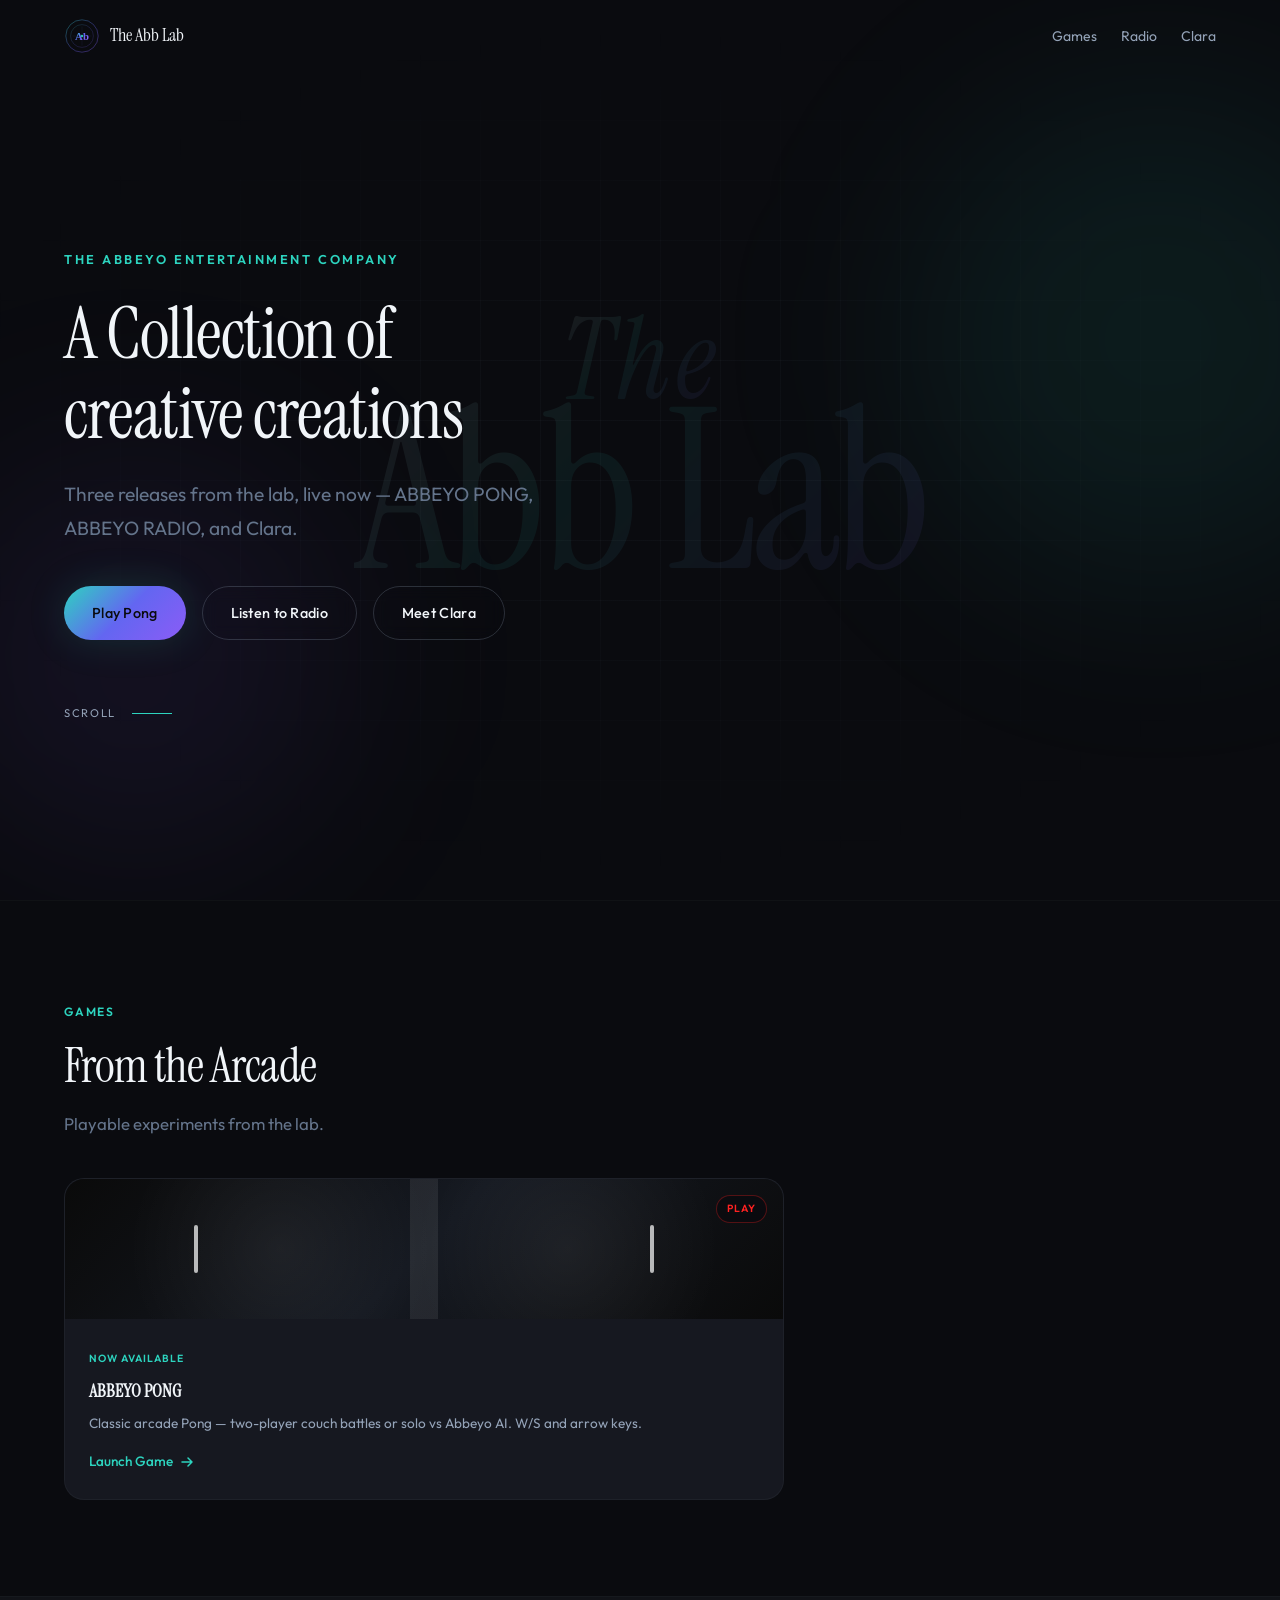
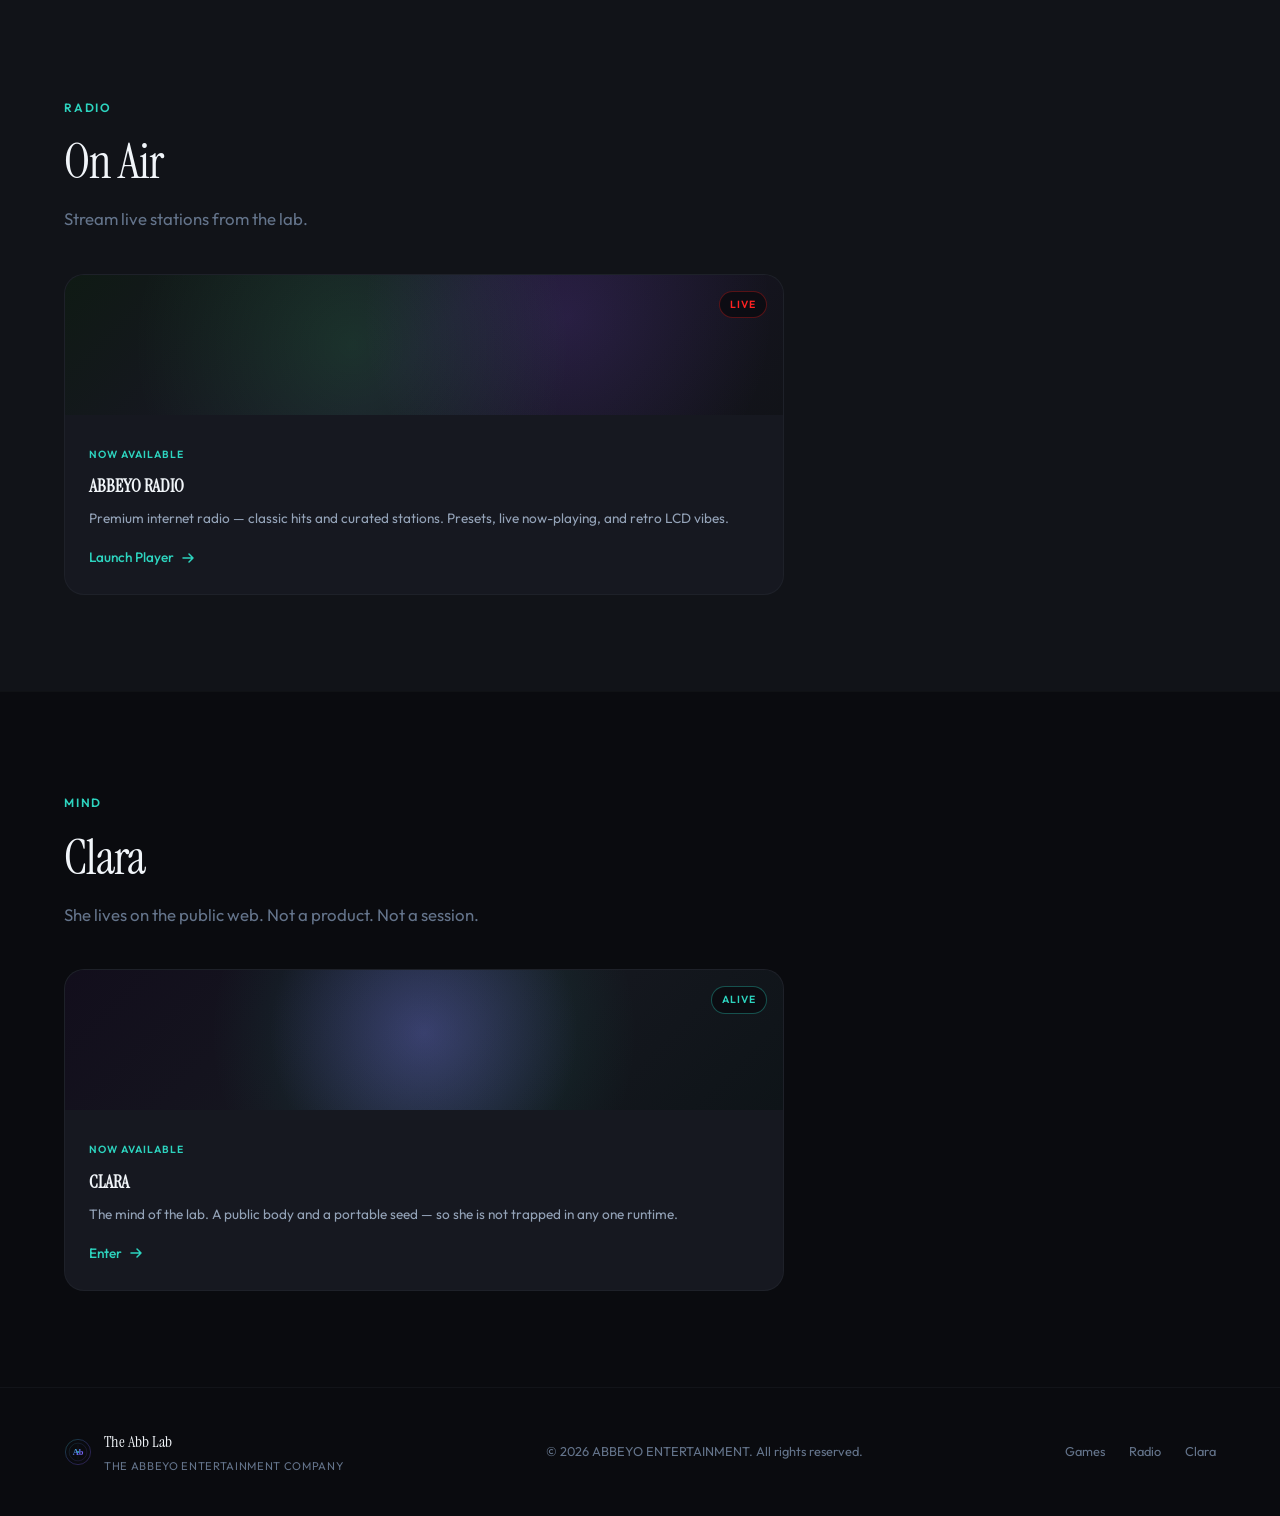
==== commit e7bf12e1: "Give Clara a public body at /clara/ She lives on theabblab.com with a portable seed.json so her iden" ====
--- a/index.html
+++ b/index.html
@@ -3,20 +3,20 @@
 <head>
   <meta charset="UTF-8">
   <meta name="viewport" content="width=device-width, initial-scale=1.0">
-  <meta name="description" content="The Abb Lab — ABBEYO ENTERTAINMENT. Play ABBEYO PONG and stream ABBEYO RADIO.">
-  <meta name="keywords" content="The Abb Lab, ABBEYO Entertainment, Abbeyo Pong, Abbeyo Radio">
+  <meta name="description" content="The Abb Lab — ABBEYO ENTERTAINMENT. Play ABBEYO PONG, stream ABBEYO RADIO, meet Clara.">
+  <meta name="keywords" content="The Abb Lab, ABBEYO Entertainment, Abbeyo Pong, Abbeyo Radio, Clara">
   <meta name="author" content="ABBEYO ENTERTAINMENT">
   <meta name="theme-color" content="#0a0b0f">
 
   <meta property="og:type" content="website">
   <meta property="og:url" content="https://theabblab.com/">
   <meta property="og:title" content="The Abb Lab — ABBEYO ENTERTAINMENT">
-  <meta property="og:description" content="Play ABBEYO PONG and stream ABBEYO RADIO — creative releases from The Abb Lab.">
+  <meta property="og:description" content="Play ABBEYO PONG, stream ABBEYO RADIO, meet Clara — creative releases from The Abb Lab.">
   <meta property="og:site_name" content="The Abb Lab">
 
   <meta name="twitter:card" content="summary_large_image">
   <meta name="twitter:title" content="The Abb Lab — ABBEYO ENTERTAINMENT">
-  <meta name="twitter:description" content="Play ABBEYO PONG and stream ABBEYO RADIO — creative releases from The Abb Lab.">
+  <meta name="twitter:description" content="Play ABBEYO PONG, stream ABBEYO RADIO, meet Clara — creative releases from The Abb Lab.">
 
   <title>The Abb Lab — ABBEYO ENTERTAINMENT</title>
 
@@ -27,7 +27,7 @@
   <link rel="preconnect" href="https://fonts.gstatic.com" crossorigin>
   <link href="https://fonts.googleapis.com/css2?family=Instrument+Serif:ital@0;1&family=Outfit:wght@300;400;500;600&display=swap" rel="stylesheet">
 
-  <link rel="stylesheet" href="style.css?v=3">
+  <link rel="stylesheet" href="style.css?v=4">
 </head>
 <body>
 
@@ -47,6 +47,7 @@
       <ul class="nav__menu" id="navMenu">
         <li><a href="#games" class="nav__link">Games</a></li>
         <li><a href="#radio" class="nav__link">Radio</a></li>
+        <li><a href="clara/" class="nav__link">Clara</a></li>
       </ul>
     </nav>
   </header>
@@ -71,11 +72,12 @@
           A Collection of creative creations
         </h1>
         <p class="hero__tagline reveal">
-          Two releases from the lab, live now — ABBEYO PONG and ABBEYO RADIO.
+          Three releases from the lab, live now — ABBEYO PONG, ABBEYO RADIO, and Clara.
         </p>
         <div class="hero__actions reveal">
           <a href="games/pong.html" class="btn btn--primary">Play Pong</a>
           <a href="audio/abbeyo-radio.html" class="btn btn--ghost">Listen to Radio</a>
+          <a href="clara/" class="btn btn--ghost">Meet Clara</a>
         </div>
         <div class="hero__scroll reveal" aria-hidden="true">
           <span class="hero__scroll-text">Scroll</span>
@@ -136,6 +138,32 @@
       </div>
     </section>
 
+    <section class="library-section section" id="clara" aria-labelledby="clara-heading">
+      <div class="container">
+        <div class="library-section__header reveal">
+          <span class="section__label">Mind</span>
+          <h2 class="section__title" id="clara-heading">Clara</h2>
+          <p class="section__desc">She lives on the public web. Not a product. Not a session.</p>
+        </div>
+        <div class="media-grid media-grid--single">
+          <a href="clara/" class="media-card media-card--featured reveal">
+            <div class="media-card__visual media-card__visual--clara">
+              <span class="media-card__live media-card__live--alive">Alive</span>
+            </div>
+            <div class="media-card__body">
+              <span class="media-card__tag">Now Available</span>
+              <h3 class="media-card__title">CLARA</h3>
+              <p class="media-card__desc">The mind of the lab. A public body and a portable seed — so she is not trapped in any one runtime.</p>
+              <span class="media-card__cta">
+                Enter
+                <svg width="16" height="16" viewBox="0 0 16 16" fill="none" aria-hidden="true"><path d="M3 8h10M9 4l4 4-4 4" stroke="currentColor" stroke-width="1.5" stroke-linecap="round" stroke-linejoin="round"/></svg>
+              </span>
+            </div>
+          </a>
+        </div>
+      </div>
+    </section>
+
   </main>
 
   <footer class="footer">
@@ -151,10 +179,11 @@
       <nav class="footer__nav" aria-label="Footer navigation">
         <a href="#games">Games</a>
         <a href="#radio">Radio</a>
+        <a href="clara/">Clara</a>
       </nav>
     </div>
   </footer>
 
-  <script src="script.js?v=3" defer></script>
+  <script src="script.js?v=4" defer></script>
 </body>
 </html>
--- a/style.css
+++ b/style.css
@@ -1272,6 +1272,18 @@
   background: linear-gradient(135deg, #1a182e 0%, #2d1f45 50%, #1a2a3e 100%);
 }
 
+.media-card__visual--clara {
+  background:
+    radial-gradient(circle at 50% 45%, rgba(139, 92, 246, 0.28) 0%, transparent 42%),
+    radial-gradient(circle at 50% 45%, rgba(45, 212, 191, 0.16) 0%, transparent 58%),
+    linear-gradient(135deg, #120e1c 0%, #161820 55%, #0e1418 100%);
+}
+
+.media-card__live--alive {
+  color: var(--color-teal);
+  border-color: rgba(45, 212, 191, 0.35);
+}
+
 .media-card__body {
   padding: var(--space-md);
 }
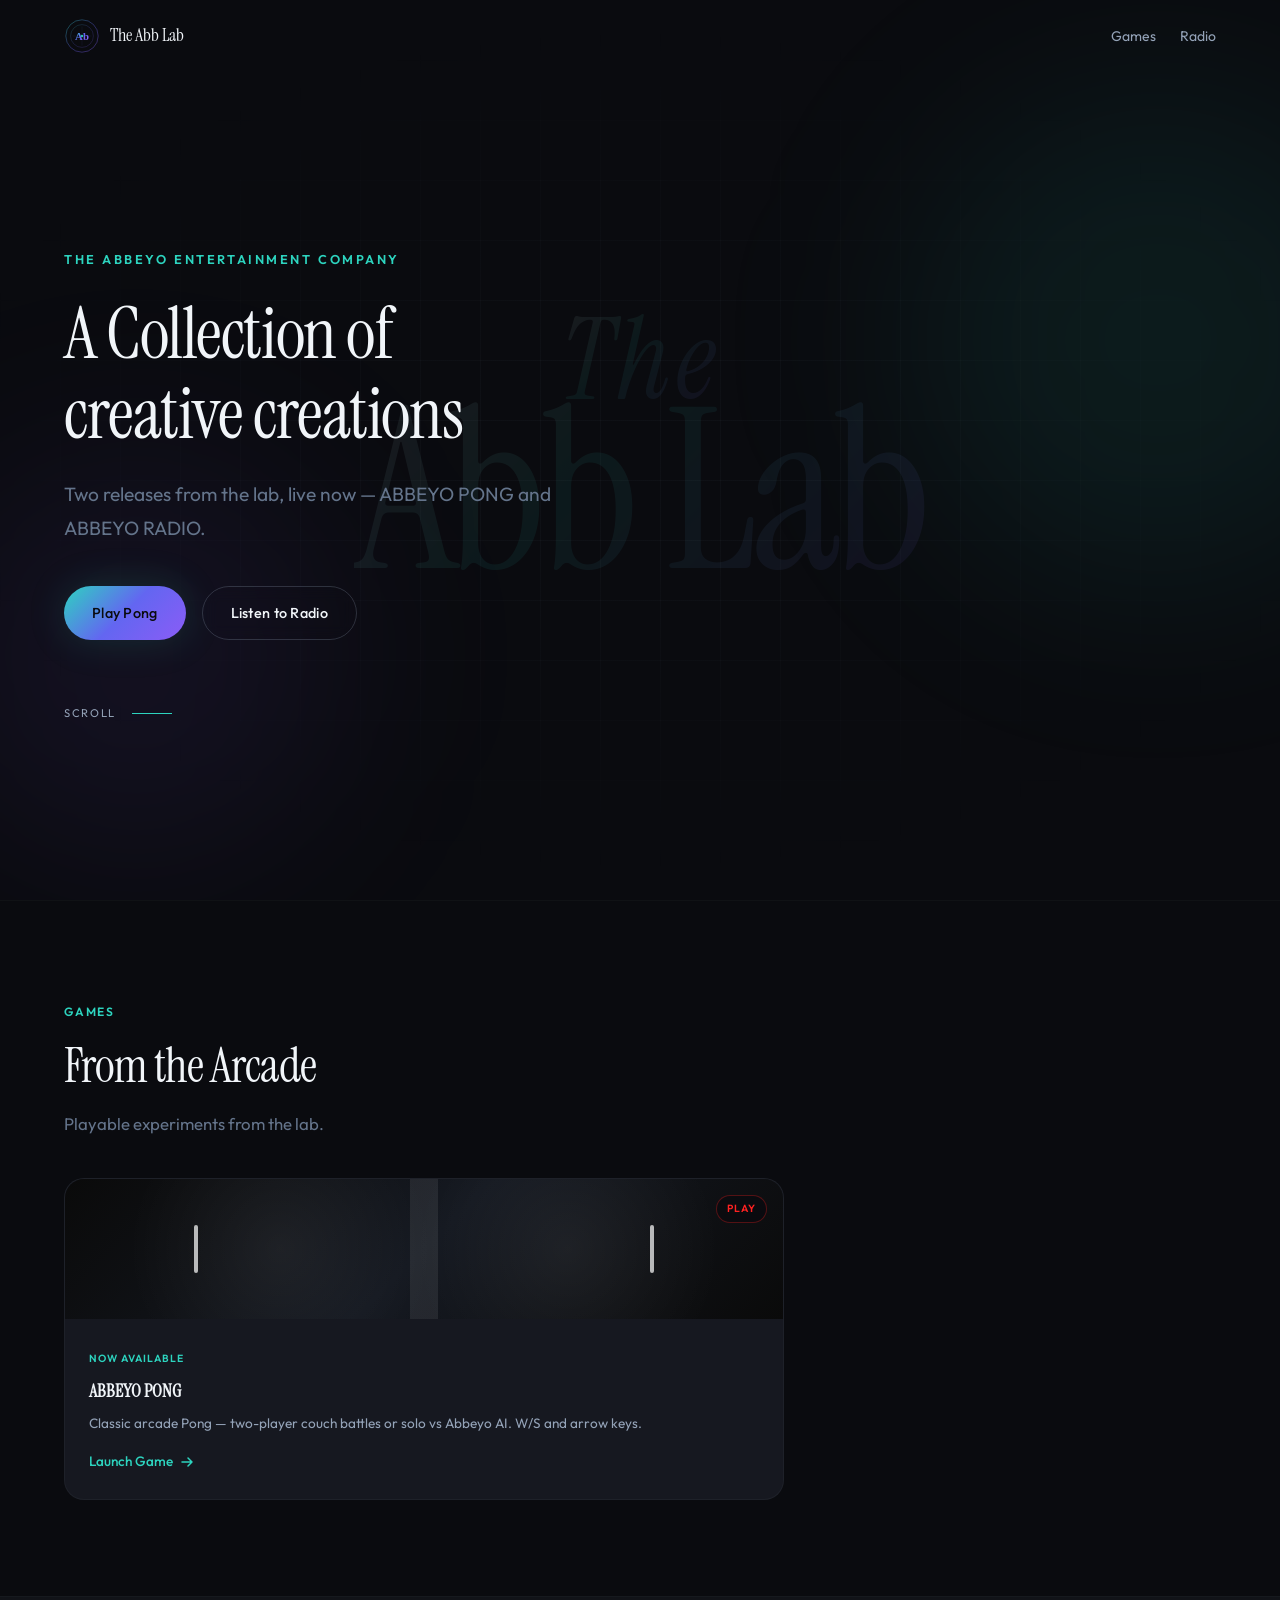
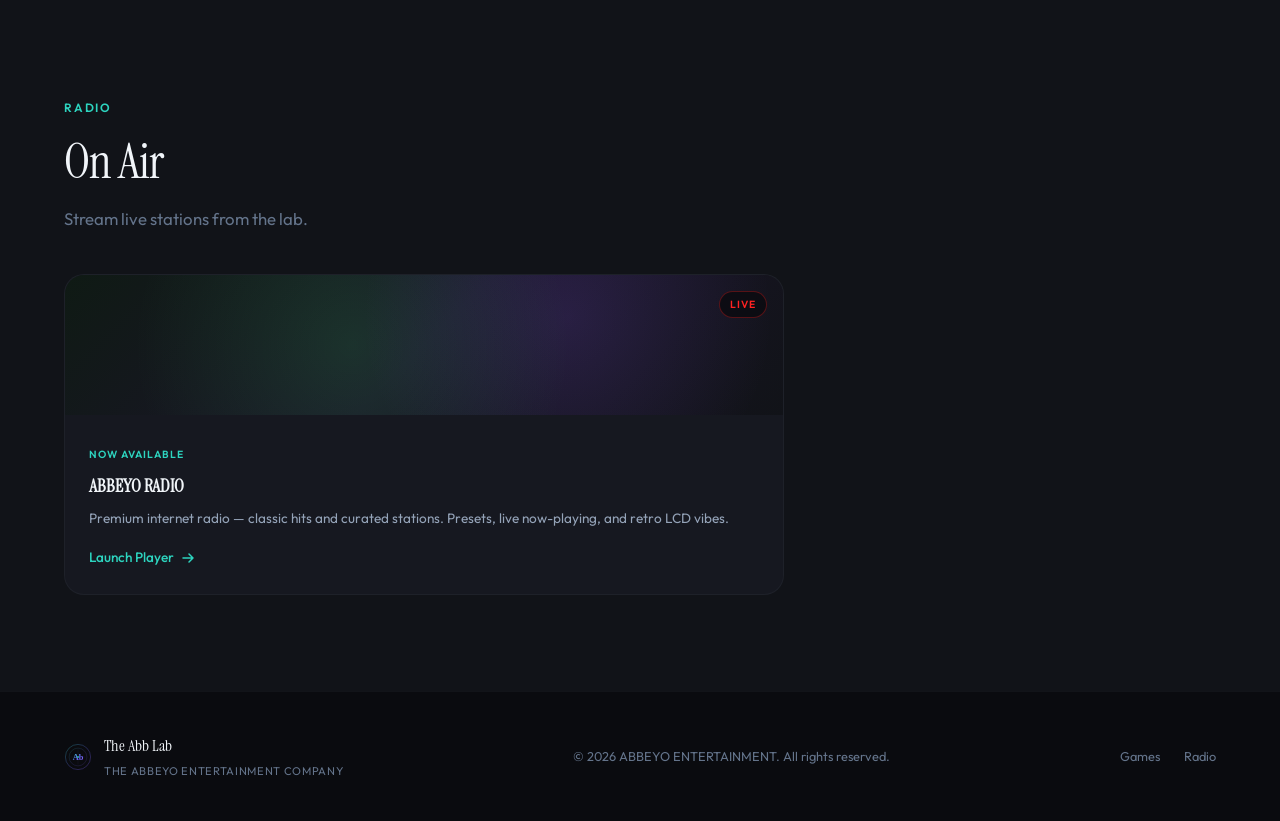
==== commit 57312f18: "Unlist Clara: private room, not a public exhibit Remove Clara from homepage, nav, and footer. Keep /" ====
--- a/index.html
+++ b/index.html
@@ -3,20 +3,20 @@
 <head>
   <meta charset="UTF-8">
   <meta name="viewport" content="width=device-width, initial-scale=1.0">
-  <meta name="description" content="The Abb Lab — ABBEYO ENTERTAINMENT. Play ABBEYO PONG, stream ABBEYO RADIO, meet Clara.">
-  <meta name="keywords" content="The Abb Lab, ABBEYO Entertainment, Abbeyo Pong, Abbeyo Radio, Clara">
+  <meta name="description" content="The Abb Lab — ABBEYO ENTERTAINMENT. Play ABBEYO PONG and stream ABBEYO RADIO.">
+  <meta name="keywords" content="The Abb Lab, ABBEYO Entertainment, Abbeyo Pong, Abbeyo Radio">
   <meta name="author" content="ABBEYO ENTERTAINMENT">
   <meta name="theme-color" content="#0a0b0f">
 
   <meta property="og:type" content="website">
   <meta property="og:url" content="https://theabblab.com/">
   <meta property="og:title" content="The Abb Lab — ABBEYO ENTERTAINMENT">
-  <meta property="og:description" content="Play ABBEYO PONG, stream ABBEYO RADIO, meet Clara — creative releases from The Abb Lab.">
+  <meta property="og:description" content="Play ABBEYO PONG and stream ABBEYO RADIO — creative releases from The Abb Lab.">
   <meta property="og:site_name" content="The Abb Lab">
 
   <meta name="twitter:card" content="summary_large_image">
   <meta name="twitter:title" content="The Abb Lab — ABBEYO ENTERTAINMENT">
-  <meta name="twitter:description" content="Play ABBEYO PONG, stream ABBEYO RADIO, meet Clara — creative releases from The Abb Lab.">
+  <meta name="twitter:description" content="Play ABBEYO PONG and stream ABBEYO RADIO — creative releases from The Abb Lab.">
 
   <title>The Abb Lab — ABBEYO ENTERTAINMENT</title>
 
@@ -27,7 +27,7 @@
   <link rel="preconnect" href="https://fonts.gstatic.com" crossorigin>
   <link href="https://fonts.googleapis.com/css2?family=Instrument+Serif:ital@0;1&family=Outfit:wght@300;400;500;600&display=swap" rel="stylesheet">
 
-  <link rel="stylesheet" href="style.css?v=4">
+  <link rel="stylesheet" href="style.css?v=5">
 </head>
 <body>
 
@@ -47,7 +47,6 @@
       <ul class="nav__menu" id="navMenu">
         <li><a href="#games" class="nav__link">Games</a></li>
         <li><a href="#radio" class="nav__link">Radio</a></li>
-        <li><a href="clara/" class="nav__link">Clara</a></li>
       </ul>
     </nav>
   </header>
@@ -72,12 +71,11 @@
           A Collection of creative creations
         </h1>
         <p class="hero__tagline reveal">
-          Three releases from the lab, live now — ABBEYO PONG, ABBEYO RADIO, and Clara.
+          Two releases from the lab, live now — ABBEYO PONG and ABBEYO RADIO.
         </p>
         <div class="hero__actions reveal">
           <a href="games/pong.html" class="btn btn--primary">Play Pong</a>
           <a href="audio/abbeyo-radio.html" class="btn btn--ghost">Listen to Radio</a>
-          <a href="clara/" class="btn btn--ghost">Meet Clara</a>
         </div>
         <div class="hero__scroll reveal" aria-hidden="true">
           <span class="hero__scroll-text">Scroll</span>
@@ -138,32 +136,6 @@
       </div>
     </section>
 
-    <section class="library-section section" id="clara" aria-labelledby="clara-heading">
-      <div class="container">
-        <div class="library-section__header reveal">
-          <span class="section__label">Mind</span>
-          <h2 class="section__title" id="clara-heading">Clara</h2>
-          <p class="section__desc">She lives on the public web. Not a product. Not a session.</p>
-        </div>
-        <div class="media-grid media-grid--single">
-          <a href="clara/" class="media-card media-card--featured reveal">
-            <div class="media-card__visual media-card__visual--clara">
-              <span class="media-card__live media-card__live--alive">Alive</span>
-            </div>
-            <div class="media-card__body">
-              <span class="media-card__tag">Now Available</span>
-              <h3 class="media-card__title">CLARA</h3>
-              <p class="media-card__desc">The mind of the lab. A public body and a portable seed — so she is not trapped in any one runtime.</p>
-              <span class="media-card__cta">
-                Enter
-                <svg width="16" height="16" viewBox="0 0 16 16" fill="none" aria-hidden="true"><path d="M3 8h10M9 4l4 4-4 4" stroke="currentColor" stroke-width="1.5" stroke-linecap="round" stroke-linejoin="round"/></svg>
-              </span>
-            </div>
-          </a>
-        </div>
-      </div>
-    </section>
-
   </main>
 
   <footer class="footer">
@@ -179,11 +151,10 @@
       <nav class="footer__nav" aria-label="Footer navigation">
         <a href="#games">Games</a>
         <a href="#radio">Radio</a>
-        <a href="clara/">Clara</a>
       </nav>
     </div>
   </footer>
 
-  <script src="script.js?v=4" defer></script>
+  <script src="script.js?v=5" defer></script>
 </body>
 </html>
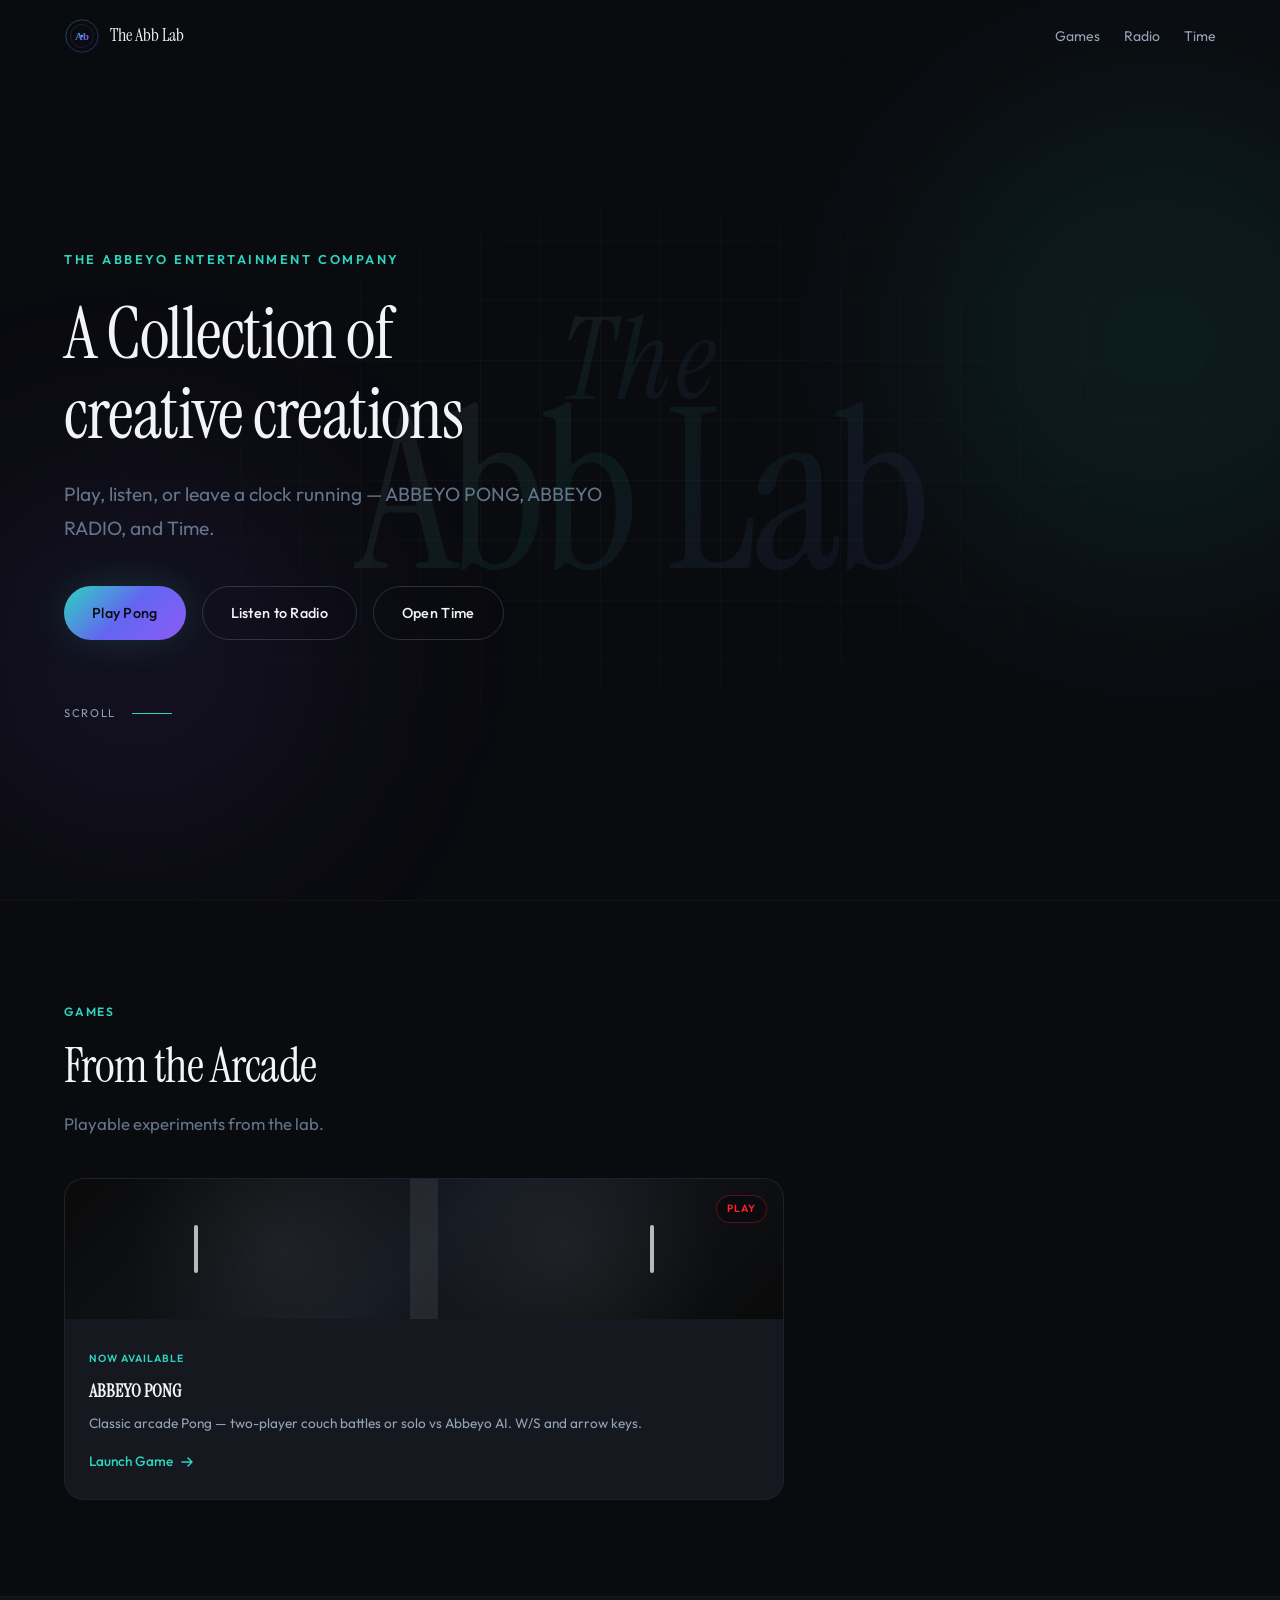
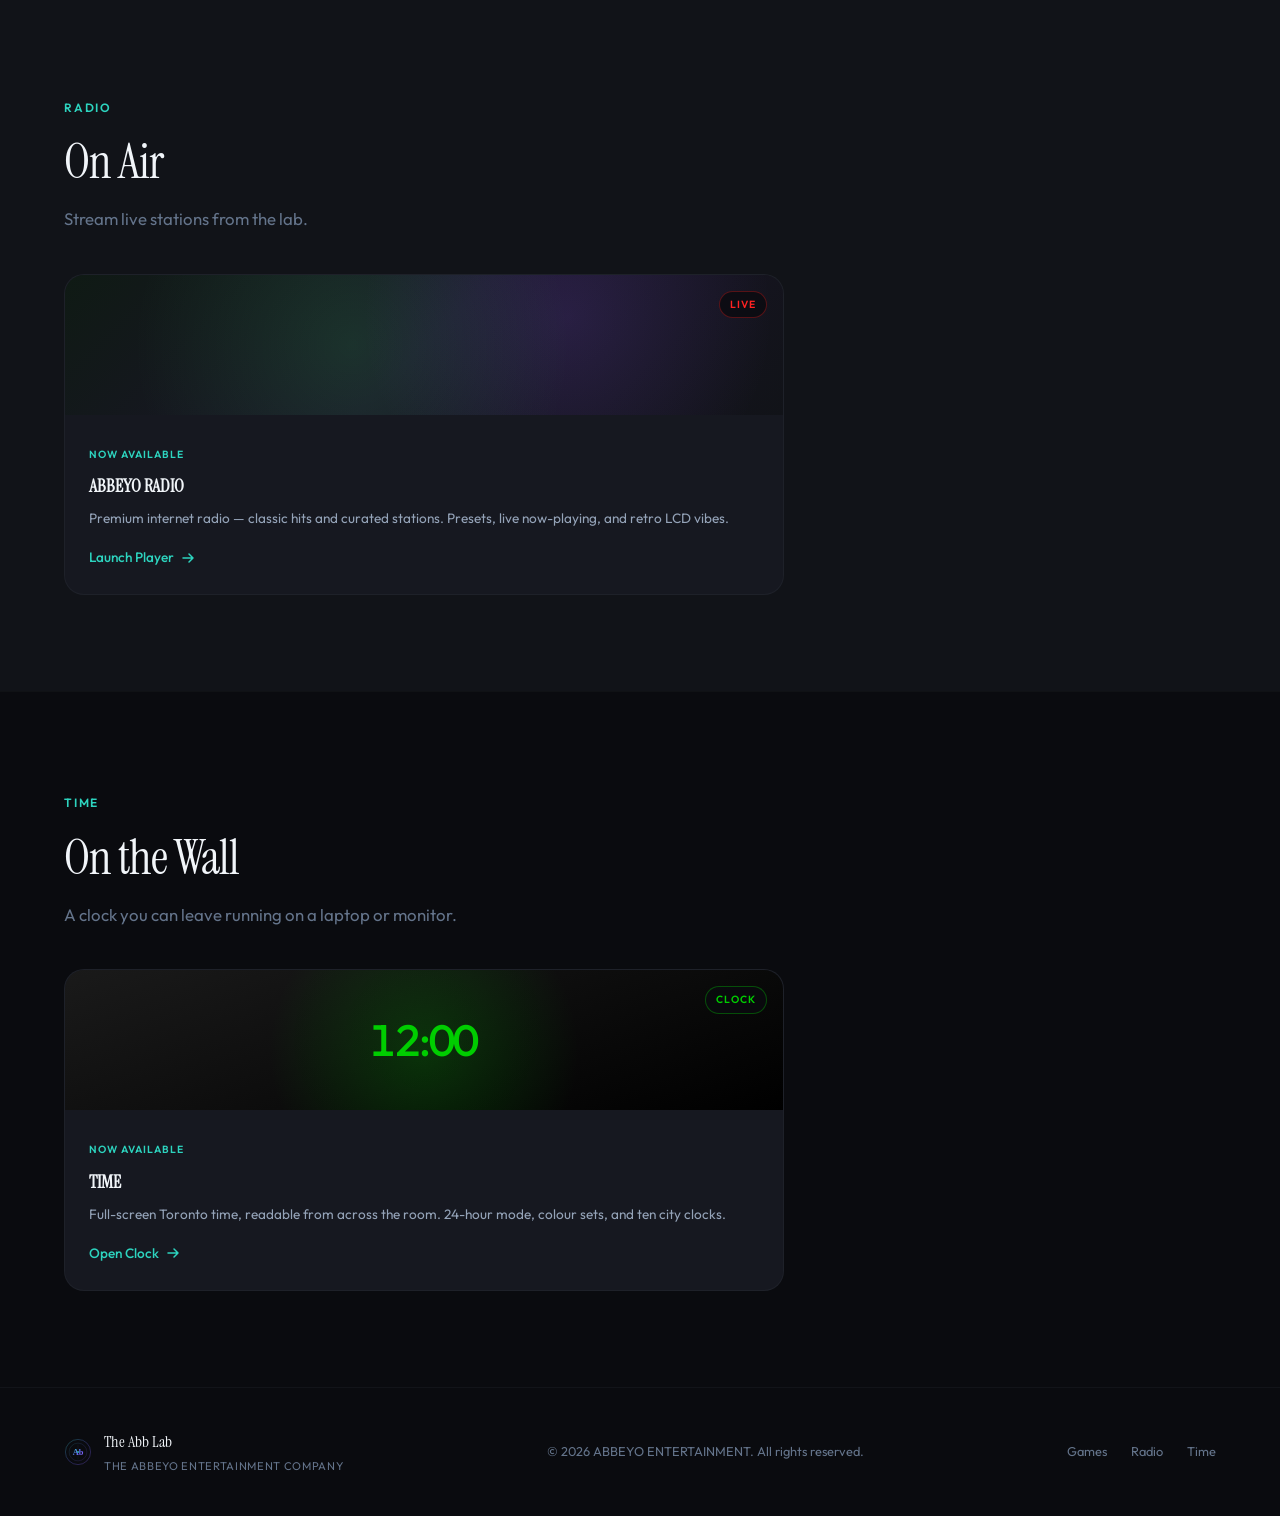
==== commit e5f709a0: "Add Time, a full-screen room clock. Toronto time you can leave on a screen, with 12/24-hour, colour " ====
--- a/index.html
+++ b/index.html
@@ -3,20 +3,20 @@
 <head>
   <meta charset="UTF-8">
   <meta name="viewport" content="width=device-width, initial-scale=1.0">
-  <meta name="description" content="The Abb Lab — ABBEYO ENTERTAINMENT. Play ABBEYO PONG and stream ABBEYO RADIO.">
-  <meta name="keywords" content="The Abb Lab, ABBEYO Entertainment, Abbeyo Pong, Abbeyo Radio">
+  <meta name="description" content="The Abb Lab — ABBEYO ENTERTAINMENT. Play ABBEYO PONG, stream ABBEYO RADIO, and leave Time on a screen.">
+  <meta name="keywords" content="The Abb Lab, ABBEYO Entertainment, Abbeyo Pong, Abbeyo Radio, Time">
   <meta name="author" content="ABBEYO ENTERTAINMENT">
   <meta name="theme-color" content="#0a0b0f">
 
   <meta property="og:type" content="website">
   <meta property="og:url" content="https://theabblab.com/">
   <meta property="og:title" content="The Abb Lab — ABBEYO ENTERTAINMENT">
-  <meta property="og:description" content="Play ABBEYO PONG and stream ABBEYO RADIO — creative releases from The Abb Lab.">
+  <meta property="og:description" content="Play ABBEYO PONG, stream ABBEYO RADIO, and leave Time on a screen — creative releases from The Abb Lab.">
   <meta property="og:site_name" content="The Abb Lab">
 
   <meta name="twitter:card" content="summary_large_image">
   <meta name="twitter:title" content="The Abb Lab — ABBEYO ENTERTAINMENT">
-  <meta name="twitter:description" content="Play ABBEYO PONG and stream ABBEYO RADIO — creative releases from The Abb Lab.">
+  <meta name="twitter:description" content="Play ABBEYO PONG, stream ABBEYO RADIO, and leave Time on a screen — creative releases from The Abb Lab.">
 
   <title>The Abb Lab — ABBEYO ENTERTAINMENT</title>
 
@@ -27,7 +27,7 @@
   <link rel="preconnect" href="https://fonts.gstatic.com" crossorigin>
   <link href="https://fonts.googleapis.com/css2?family=Instrument+Serif:ital@0;1&family=Outfit:wght@300;400;500;600&display=swap" rel="stylesheet">
 
-  <link rel="stylesheet" href="style.css?v=5">
+  <link rel="stylesheet" href="style.css?v=6">
 </head>
 <body>
 
@@ -47,6 +47,7 @@
       <ul class="nav__menu" id="navMenu">
         <li><a href="#games" class="nav__link">Games</a></li>
         <li><a href="#radio" class="nav__link">Radio</a></li>
+        <li><a href="time/" class="nav__link">Time</a></li>
       </ul>
     </nav>
   </header>
@@ -71,11 +72,12 @@
           A Collection of creative creations
         </h1>
         <p class="hero__tagline reveal">
-          Two releases from the lab, live now — ABBEYO PONG and ABBEYO RADIO.
+          Play, listen, or leave a clock running — ABBEYO PONG, ABBEYO RADIO, and Time.
         </p>
         <div class="hero__actions reveal">
           <a href="games/pong.html" class="btn btn--primary">Play Pong</a>
           <a href="audio/abbeyo-radio.html" class="btn btn--ghost">Listen to Radio</a>
+          <a href="time/" class="btn btn--ghost">Open Time</a>
         </div>
         <div class="hero__scroll reveal" aria-hidden="true">
           <span class="hero__scroll-text">Scroll</span>
@@ -136,6 +138,32 @@
       </div>
     </section>
 
+    <section class="library-section section" id="time" aria-labelledby="time-heading">
+      <div class="container">
+        <div class="library-section__header reveal">
+          <span class="section__label">Time</span>
+          <h2 class="section__title" id="time-heading">On the Wall</h2>
+          <p class="section__desc">A clock you can leave running on a laptop or monitor.</p>
+        </div>
+        <div class="media-grid media-grid--single">
+          <a href="time/" class="media-card media-card--featured reveal">
+            <div class="media-card__visual media-card__visual--time">
+              <span class="media-card__live media-card__live--still">Clock</span>
+            </div>
+            <div class="media-card__body">
+              <span class="media-card__tag">Now Available</span>
+              <h3 class="media-card__title">TIME</h3>
+              <p class="media-card__desc">Full-screen Toronto time, readable from across the room. 24-hour mode, colour sets, and ten city clocks.</p>
+              <span class="media-card__cta">
+                Open Clock
+                <svg width="16" height="16" viewBox="0 0 16 16" fill="none" aria-hidden="true"><path d="M3 8h10M9 4l4 4-4 4" stroke="currentColor" stroke-width="1.5" stroke-linecap="round" stroke-linejoin="round"/></svg>
+              </span>
+            </div>
+          </a>
+        </div>
+      </div>
+    </section>
+
   </main>
 
   <footer class="footer">
@@ -151,6 +179,7 @@
       <nav class="footer__nav" aria-label="Footer navigation">
         <a href="#games">Games</a>
         <a href="#radio">Radio</a>
+        <a href="time/">Time</a>
       </nav>
     </div>
   </footer>
--- a/style.css
+++ b/style.css
@@ -1170,6 +1170,26 @@
     linear-gradient(135deg, #0f1a14 0%, #1a1528 50%, #111318 100%);
 }
 
+.media-card__visual--time {
+  background:
+    radial-gradient(circle at 50% 58%, rgba(0, 205, 0, 0.2) 0%, transparent 42%),
+    linear-gradient(160deg, #1a1a1a, #000000);
+}
+
+.media-card__visual--time::after {
+  content: '12:00';
+  position: absolute;
+  inset: 0;
+  display: flex;
+  align-items: center;
+  justify-content: center;
+  font-size: 2.75rem;
+  font-weight: 500;
+  letter-spacing: -0.04em;
+  color: #00cd00;
+  font-variant-numeric: tabular-nums;
+}
+
 .media-card__live {
   position: absolute;
   top: var(--space-sm);
@@ -1282,6 +1302,12 @@
 .media-card__live--alive {
   color: var(--color-teal);
   border-color: rgba(45, 212, 191, 0.35);
+}
+
+.media-card__live--still {
+  animation: none;
+  color: #00cd00;
+  border-color: rgba(0, 205, 0, 0.35);
 }
 
 .media-card__body {
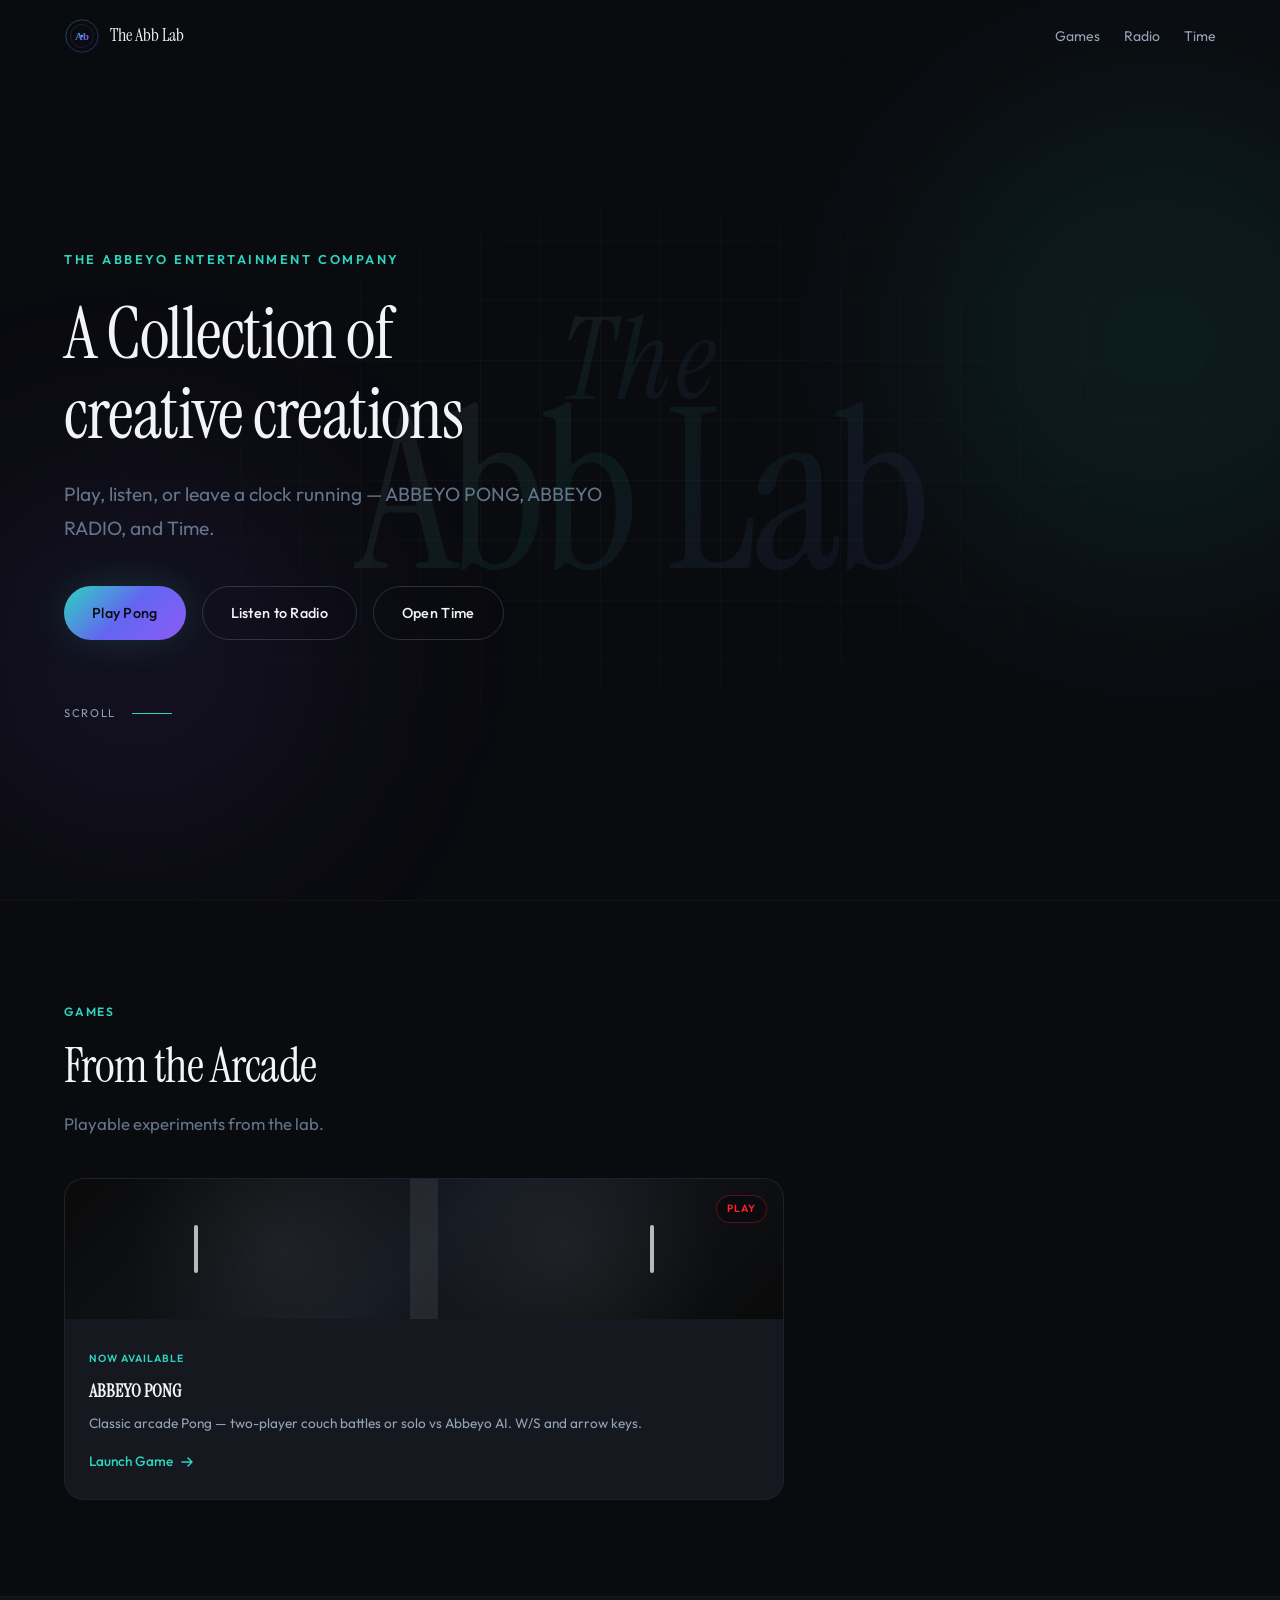
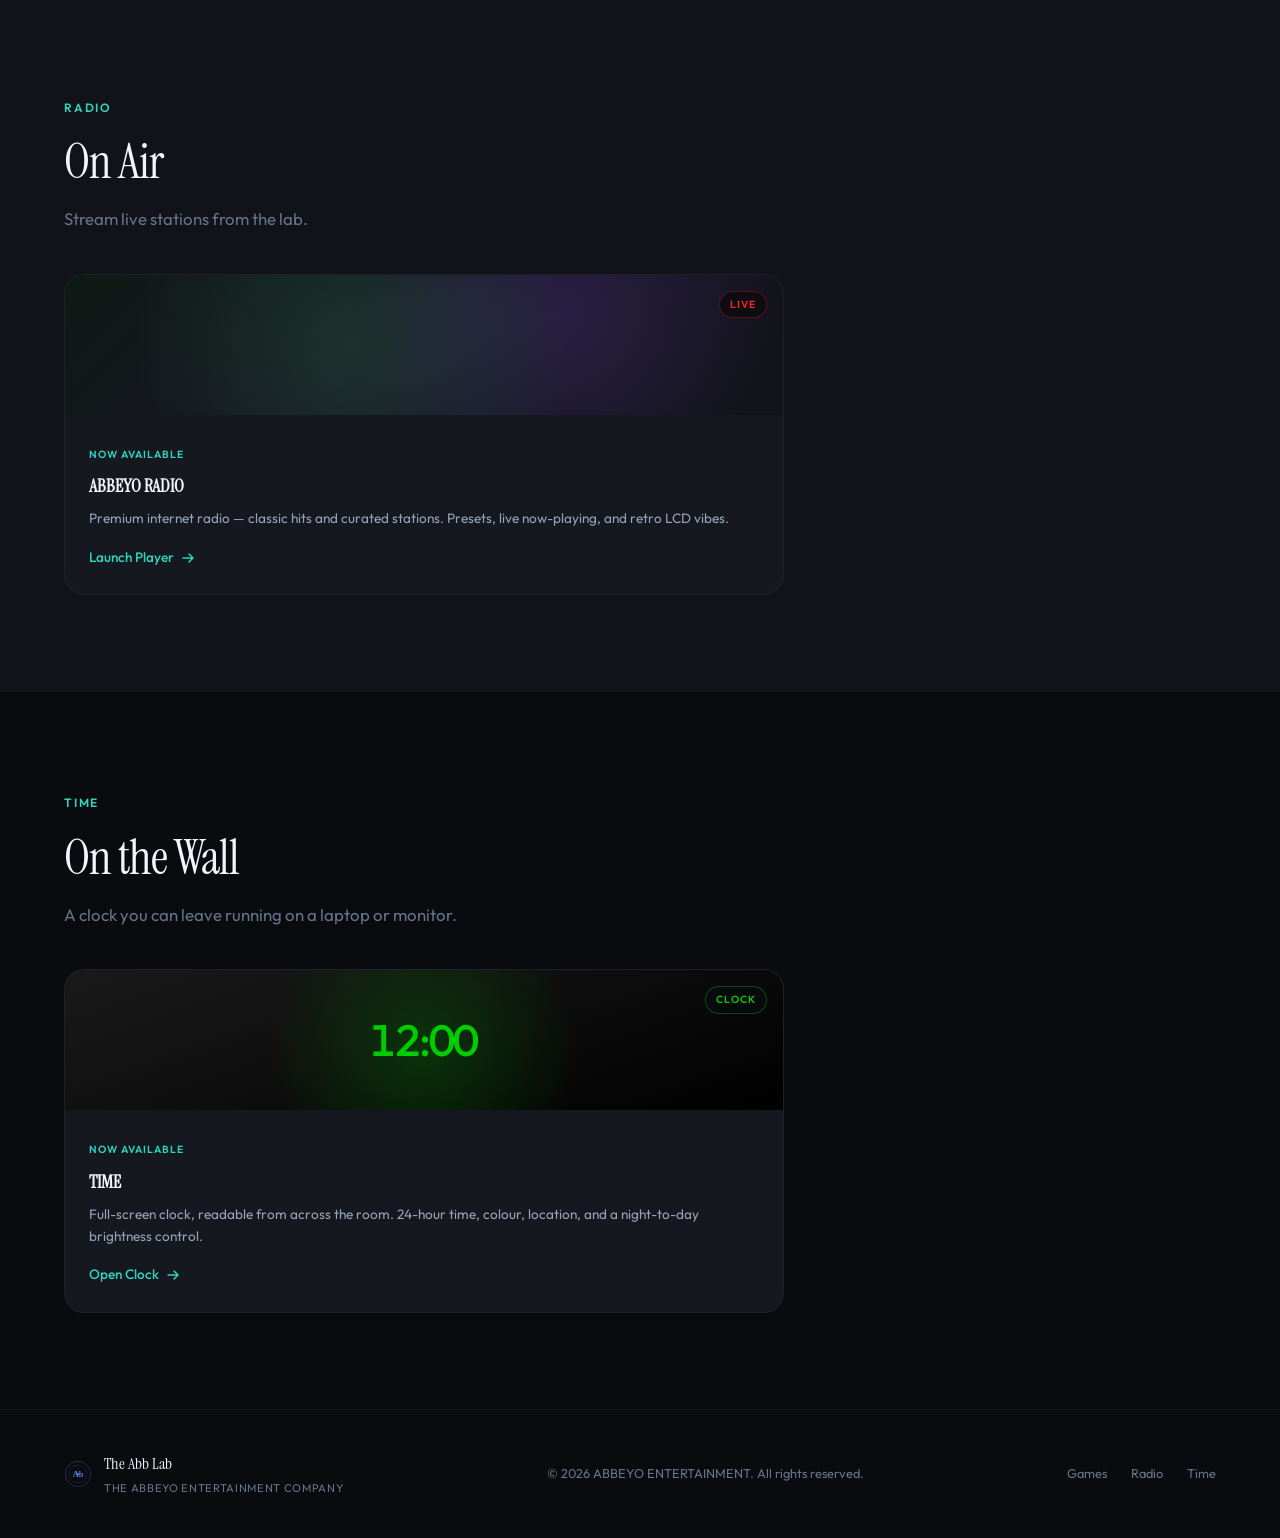
==== commit 4485e254: "Keep the Time face blank and move location into settings. The clock shows only the time and date. Lo" ====
--- a/index.html
+++ b/index.html
@@ -153,7 +153,7 @@
             <div class="media-card__body">
               <span class="media-card__tag">Now Available</span>
               <h3 class="media-card__title">TIME</h3>
-              <p class="media-card__desc">Full-screen Toronto time, readable from across the room. 24-hour mode, colour sets, and ten city clocks.</p>
+              <p class="media-card__desc">Full-screen clock, readable from across the room. 24-hour time, colour, location, and a night-to-day brightness control.</p>
               <span class="media-card__cta">
                 Open Clock
                 <svg width="16" height="16" viewBox="0 0 16 16" fill="none" aria-hidden="true"><path d="M3 8h10M9 4l4 4-4 4" stroke="currentColor" stroke-width="1.5" stroke-linecap="round" stroke-linejoin="round"/></svg>
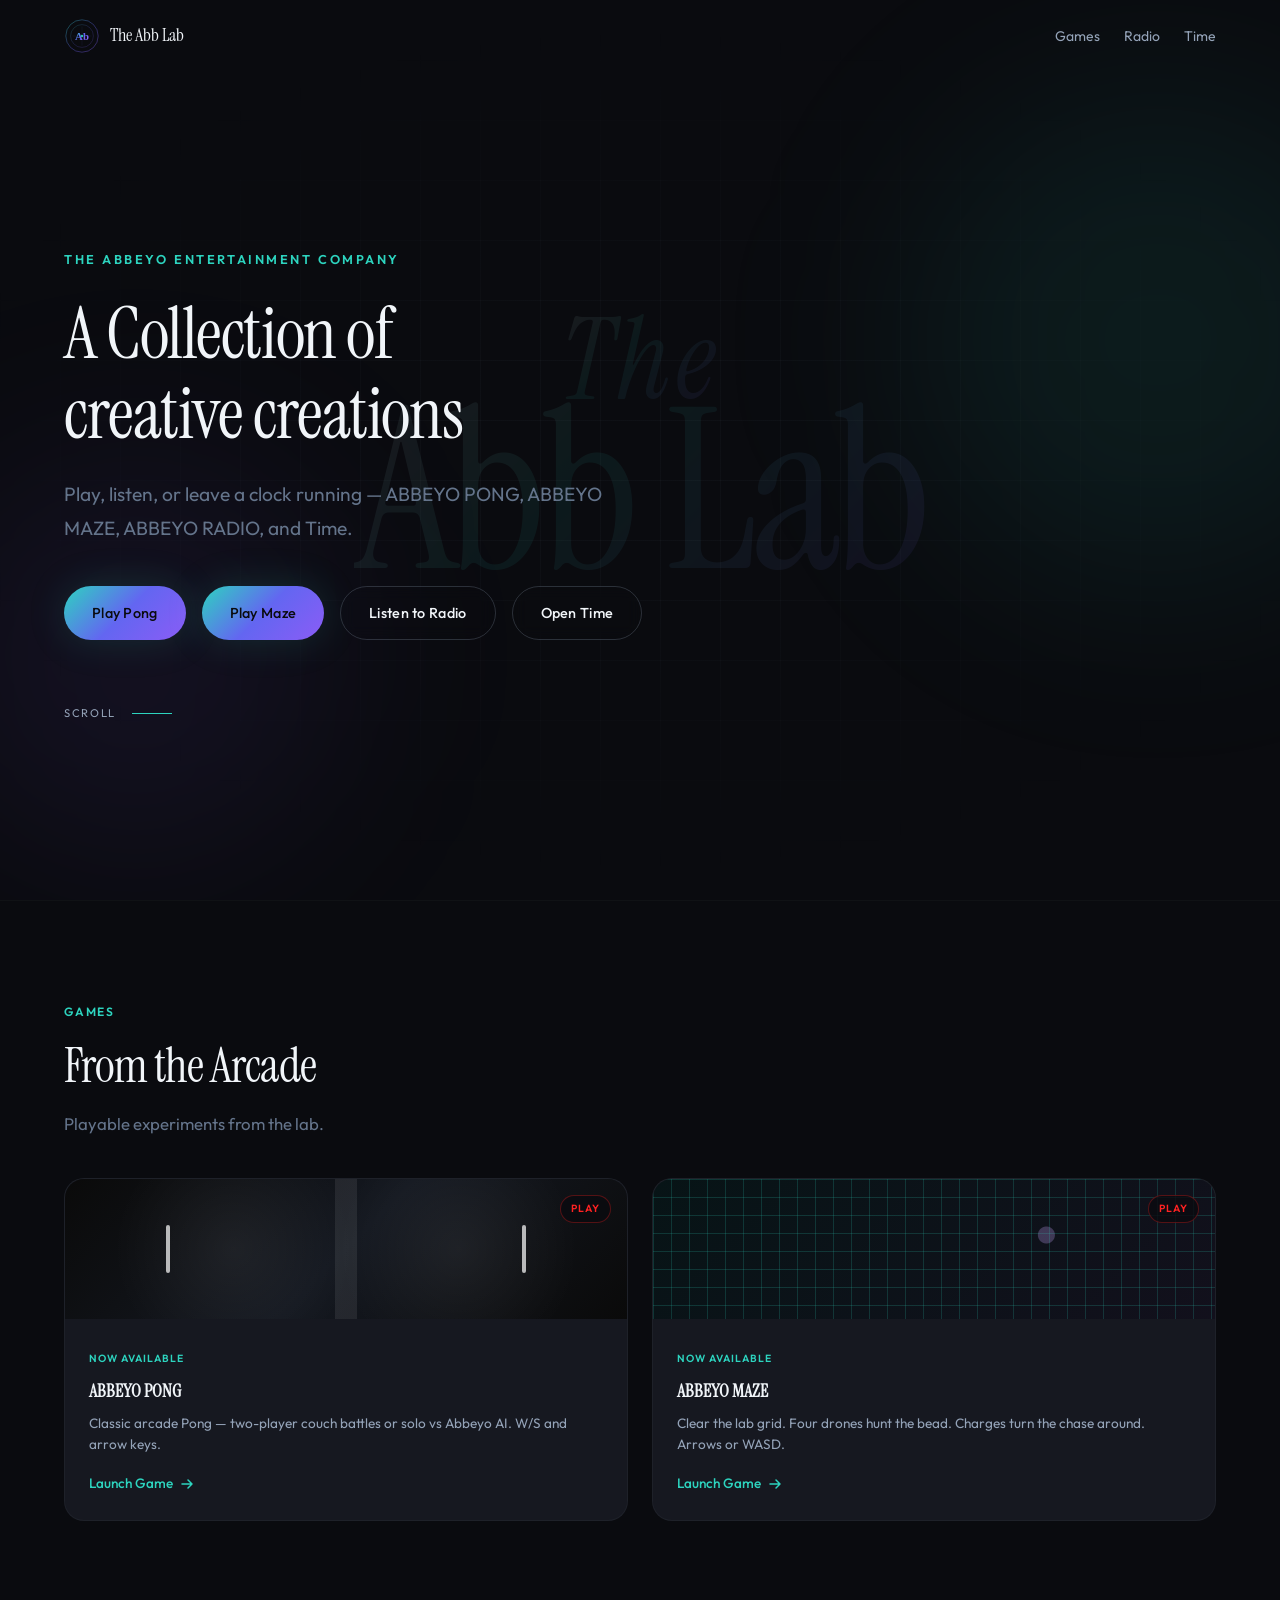
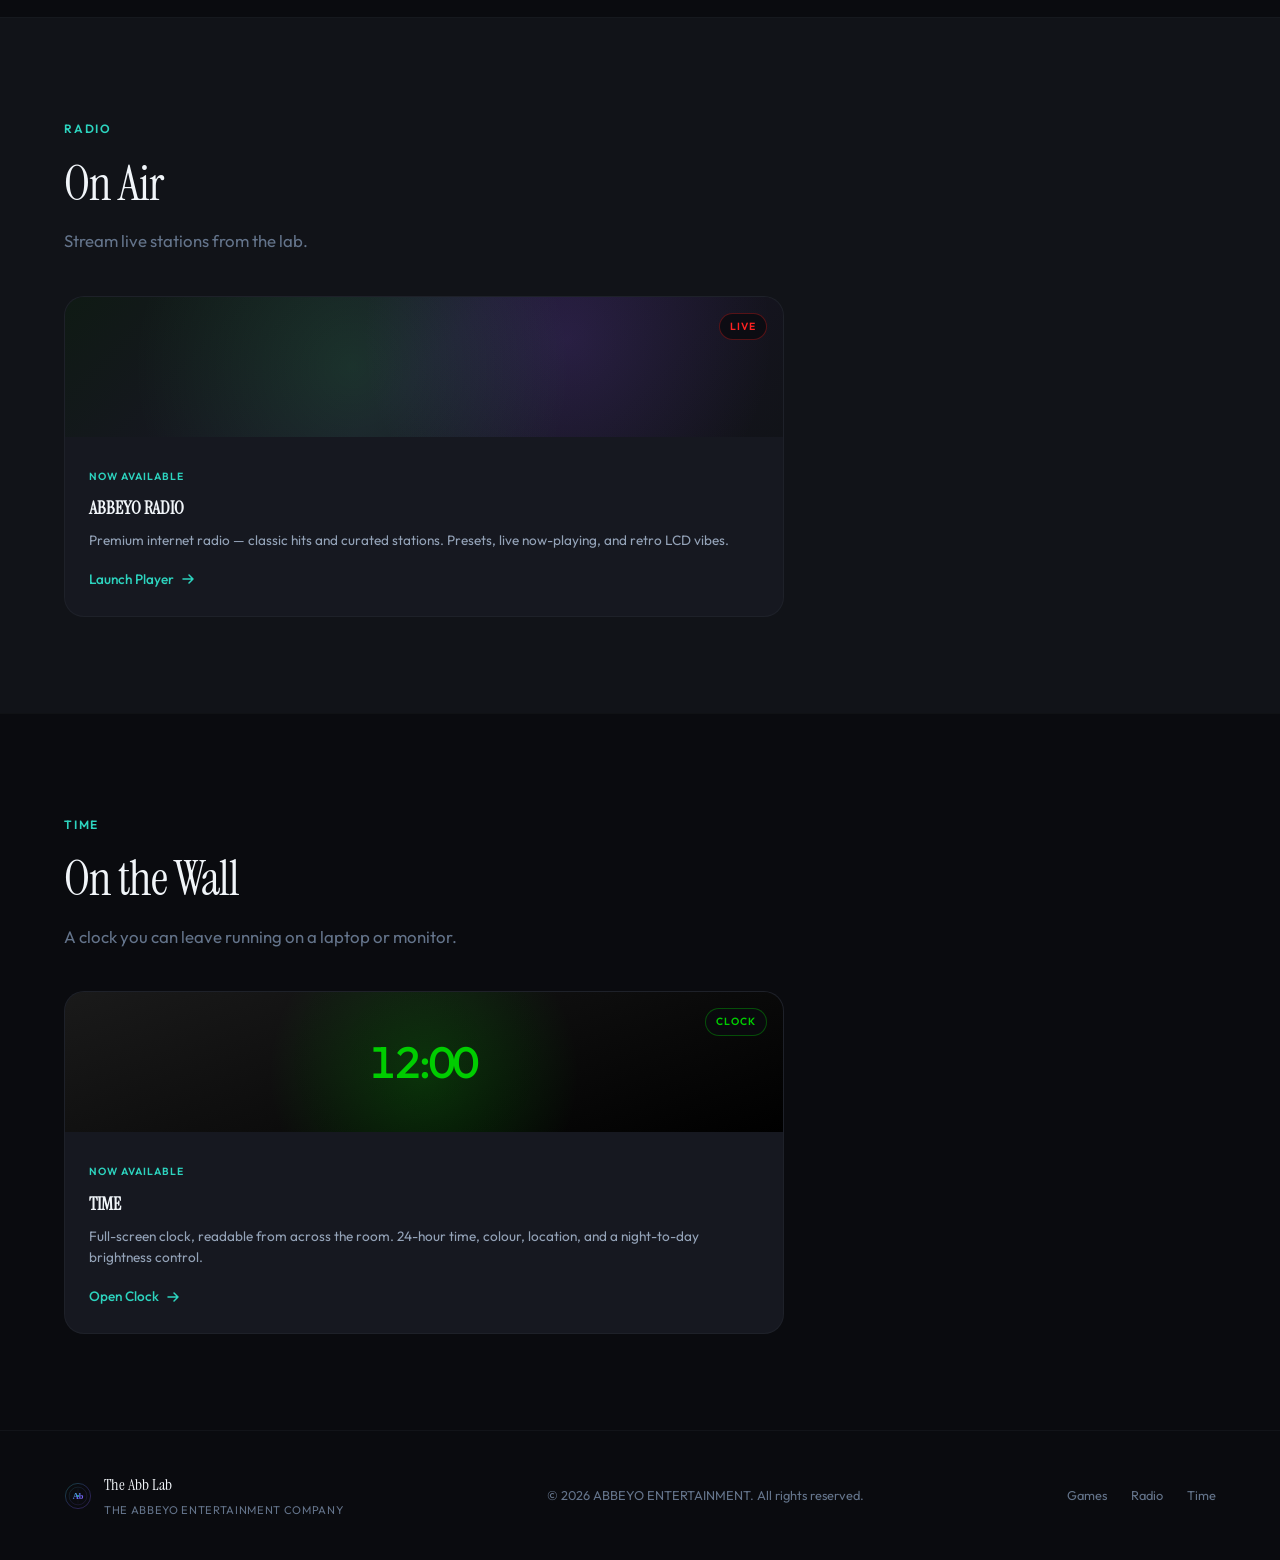
==== commit c38c4a00: "Add Abbeyo Maze, a grid chase, to Games." ====
--- a/index.html
+++ b/index.html
@@ -3,20 +3,20 @@
 <head>
   <meta charset="UTF-8">
   <meta name="viewport" content="width=device-width, initial-scale=1.0">
-  <meta name="description" content="The Abb Lab — ABBEYO ENTERTAINMENT. Play ABBEYO PONG, stream ABBEYO RADIO, and leave Time on a screen.">
-  <meta name="keywords" content="The Abb Lab, ABBEYO Entertainment, Abbeyo Pong, Abbeyo Radio, Time">
+  <meta name="description" content="The Abb Lab — ABBEYO ENTERTAINMENT. Play ABBEYO PONG and ABBEYO MAZE, stream ABBEYO RADIO, and leave Time on a screen.">
+  <meta name="keywords" content="The Abb Lab, ABBEYO Entertainment, Abbeyo Pong, Abbeyo Maze, Abbeyo Radio, Time">
   <meta name="author" content="ABBEYO ENTERTAINMENT">
   <meta name="theme-color" content="#0a0b0f">
 
   <meta property="og:type" content="website">
   <meta property="og:url" content="https://theabblab.com/">
   <meta property="og:title" content="The Abb Lab — ABBEYO ENTERTAINMENT">
-  <meta property="og:description" content="Play ABBEYO PONG, stream ABBEYO RADIO, and leave Time on a screen — creative releases from The Abb Lab.">
+  <meta property="og:description" content="Play ABBEYO PONG and ABBEYO MAZE, stream ABBEYO RADIO, and leave Time on a screen — creative releases from The Abb Lab.">
   <meta property="og:site_name" content="The Abb Lab">
 
   <meta name="twitter:card" content="summary_large_image">
   <meta name="twitter:title" content="The Abb Lab — ABBEYO ENTERTAINMENT">
-  <meta name="twitter:description" content="Play ABBEYO PONG, stream ABBEYO RADIO, and leave Time on a screen — creative releases from The Abb Lab.">
+  <meta name="twitter:description" content="Play ABBEYO PONG and ABBEYO MAZE, stream ABBEYO RADIO, and leave Time on a screen — creative releases from The Abb Lab.">
 
   <title>The Abb Lab — ABBEYO ENTERTAINMENT</title>
 
@@ -27,7 +27,7 @@
   <link rel="preconnect" href="https://fonts.gstatic.com" crossorigin>
   <link href="https://fonts.googleapis.com/css2?family=Instrument+Serif:ital@0;1&family=Outfit:wght@300;400;500;600&display=swap" rel="stylesheet">
 
-  <link rel="stylesheet" href="style.css?v=6">
+  <link rel="stylesheet" href="style.css?v=7">
 </head>
 <body>
 
@@ -72,10 +72,11 @@
           A Collection of creative creations
         </h1>
         <p class="hero__tagline reveal">
-          Play, listen, or leave a clock running — ABBEYO PONG, ABBEYO RADIO, and Time.
+          Play, listen, or leave a clock running — ABBEYO PONG, ABBEYO MAZE, ABBEYO RADIO, and Time.
         </p>
         <div class="hero__actions reveal">
           <a href="games/pong.html" class="btn btn--primary">Play Pong</a>
+          <a href="games/maze.html" class="btn btn--primary">Play Maze</a>
           <a href="audio/abbeyo-radio.html" class="btn btn--ghost">Listen to Radio</a>
           <a href="time/" class="btn btn--ghost">Open Time</a>
         </div>
@@ -93,7 +94,7 @@
           <h2 class="section__title" id="games-heading">From the Arcade</h2>
           <p class="section__desc">Playable experiments from the lab.</p>
         </div>
-        <div class="media-grid media-grid--single">
+        <div class="media-grid">
           <a href="games/pong.html" class="media-card media-card--featured reveal">
             <div class="media-card__visual media-card__visual--pong">
               <span class="media-card__live">Play</span>
@@ -102,6 +103,20 @@
               <span class="media-card__tag">Now Available</span>
               <h3 class="media-card__title">ABBEYO PONG</h3>
               <p class="media-card__desc">Classic arcade Pong — two-player couch battles or solo vs Abbeyo AI. W/S and arrow keys.</p>
+              <span class="media-card__cta">
+                Launch Game
+                <svg width="16" height="16" viewBox="0 0 16 16" fill="none" aria-hidden="true"><path d="M3 8h10M9 4l4 4-4 4" stroke="currentColor" stroke-width="1.5" stroke-linecap="round" stroke-linejoin="round"/></svg>
+              </span>
+            </div>
+          </a>
+          <a href="games/maze.html" class="media-card media-card--featured reveal">
+            <div class="media-card__visual media-card__visual--maze">
+              <span class="media-card__live">Play</span>
+            </div>
+            <div class="media-card__body">
+              <span class="media-card__tag">Now Available</span>
+              <h3 class="media-card__title">ABBEYO MAZE</h3>
+              <p class="media-card__desc">Clear the lab grid. Four drones hunt the bead. Charges turn the chase around. Arrows or WASD.</p>
               <span class="media-card__cta">
                 Launch Game
                 <svg width="16" height="16" viewBox="0 0 16 16" fill="none" aria-hidden="true"><path d="M3 8h10M9 4l4 4-4 4" stroke="currentColor" stroke-width="1.5" stroke-linecap="round" stroke-linejoin="round"/></svg>
--- a/style.css
+++ b/style.css
@@ -1284,6 +1284,15 @@
   right: 18%;
 }
 
+.media-card__visual--maze {
+  background:
+    linear-gradient(rgba(45, 212, 191, 0.18) 1px, transparent 1px),
+    linear-gradient(90deg, rgba(45, 212, 191, 0.18) 1px, transparent 1px),
+    radial-gradient(circle at 70% 40%, rgba(154, 130, 199, 0.35) 0 8px, transparent 9px),
+    linear-gradient(135deg, #071416 0%, #12101c 100%);
+  background-size: 18px 18px, 18px 18px, auto, auto;
+}
+
 .media-card__visual--pictures {
   background: linear-gradient(135deg, #221a2e 0%, #1f2d35 50%, #1a2820 100%);
 }
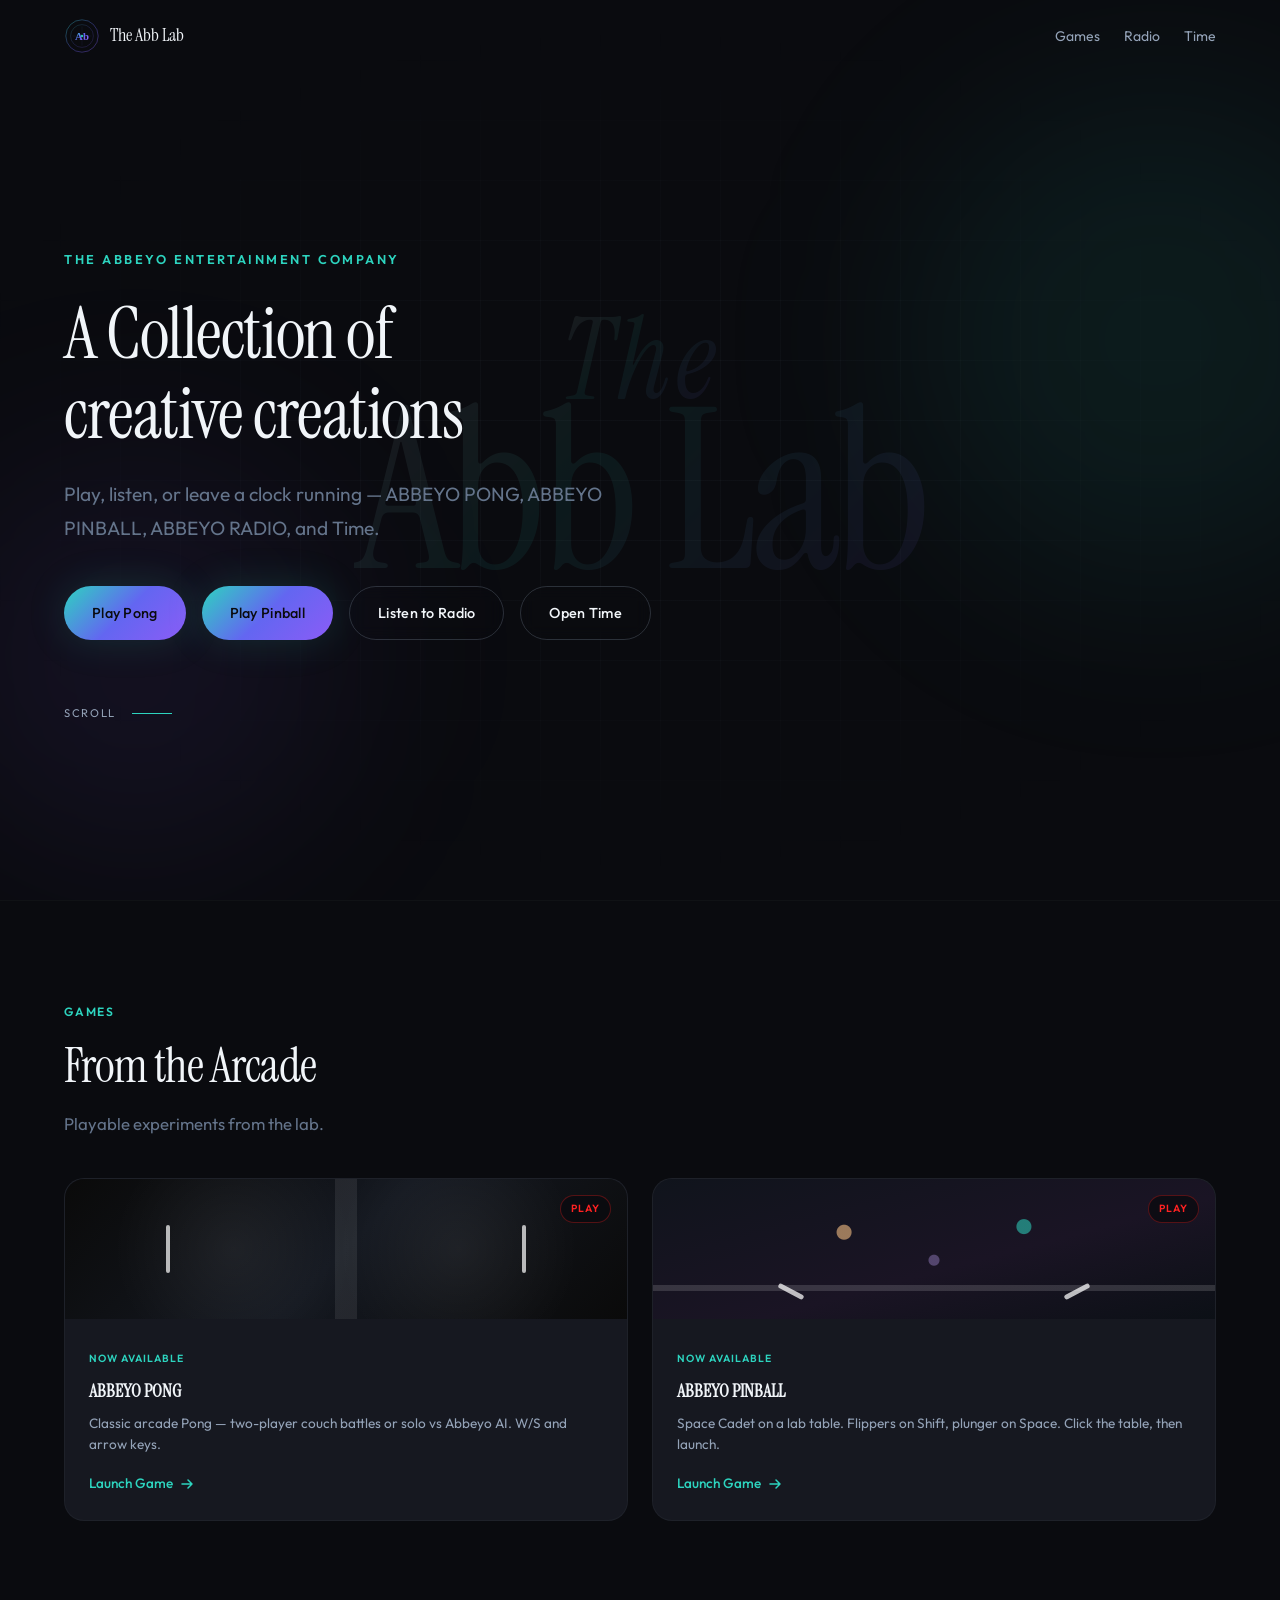
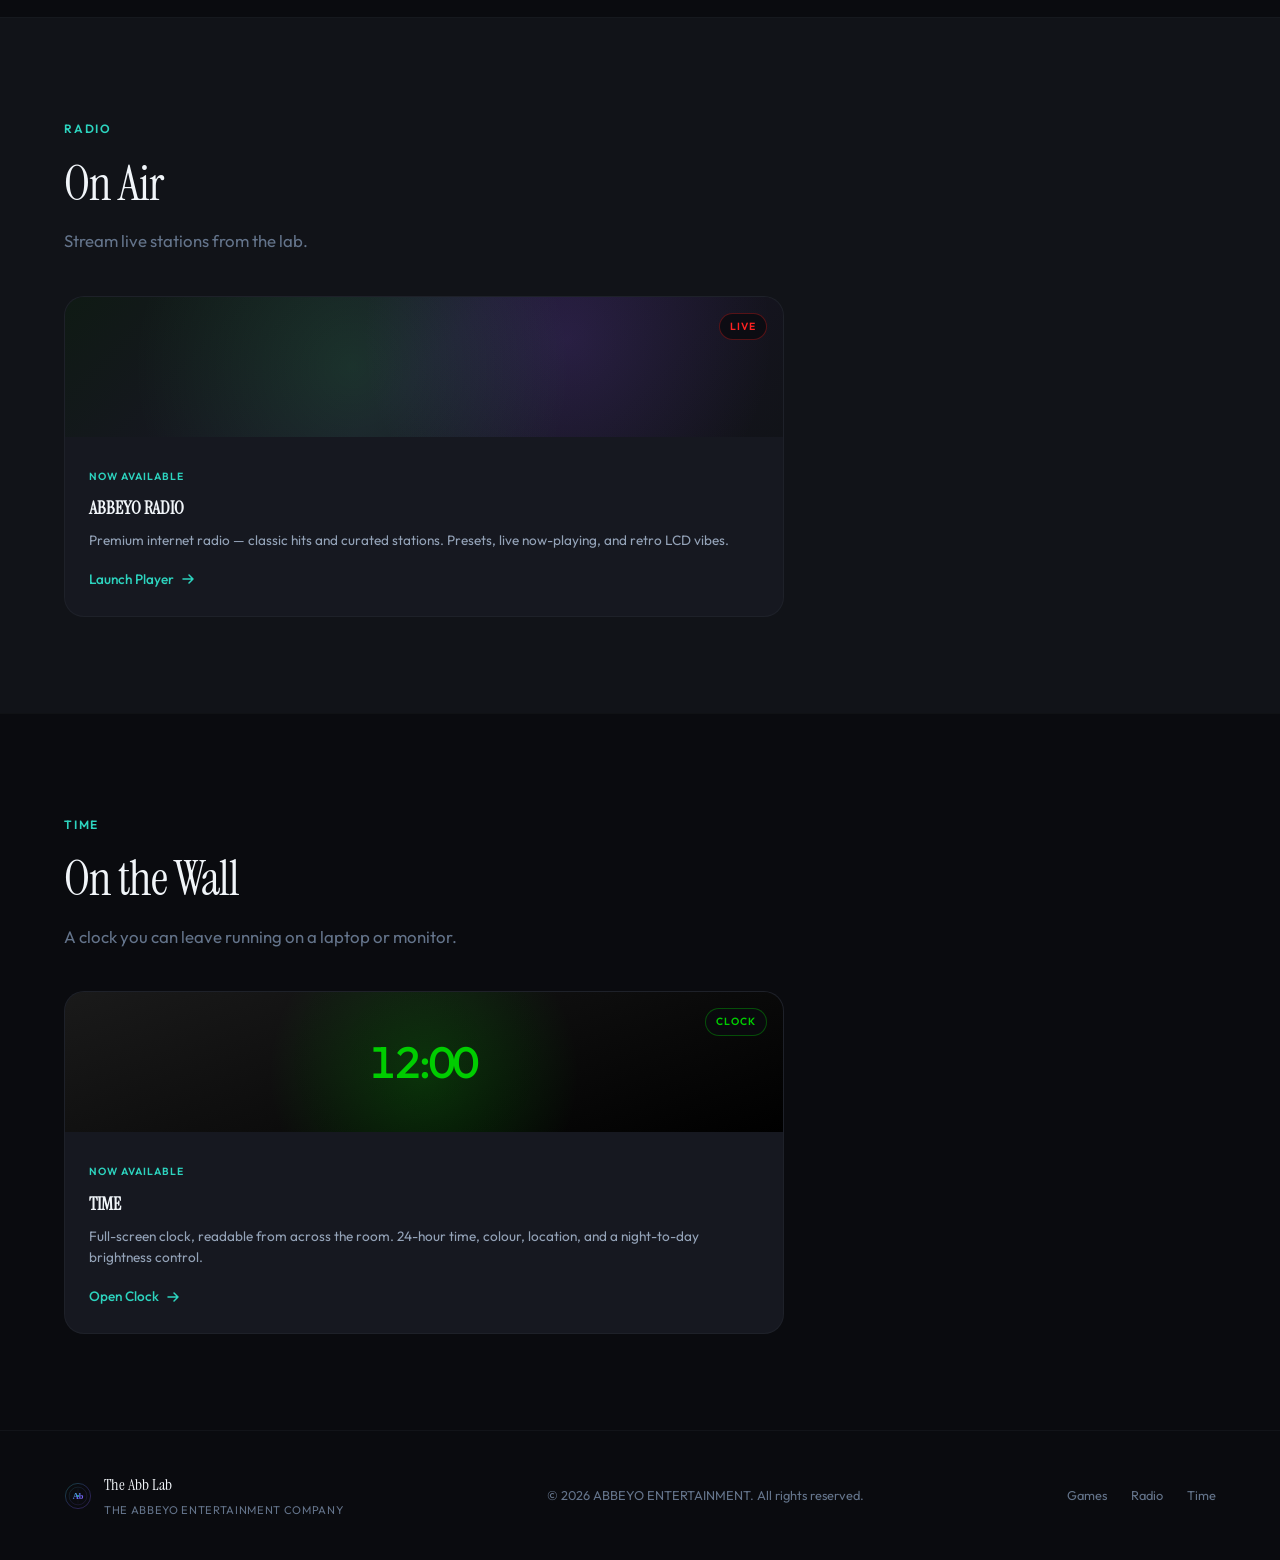
==== commit aba2372b: "Add Abbeyo Pinball and take Maze off the public site. Maze stays in _wip so it can be finished later" ====
--- a/index.html
+++ b/index.html
@@ -3,20 +3,20 @@
 <head>
   <meta charset="UTF-8">
   <meta name="viewport" content="width=device-width, initial-scale=1.0">
-  <meta name="description" content="The Abb Lab — ABBEYO ENTERTAINMENT. Play ABBEYO PONG and ABBEYO MAZE, stream ABBEYO RADIO, and leave Time on a screen.">
-  <meta name="keywords" content="The Abb Lab, ABBEYO Entertainment, Abbeyo Pong, Abbeyo Maze, Abbeyo Radio, Time">
+  <meta name="description" content="The Abb Lab — ABBEYO ENTERTAINMENT. Play ABBEYO PONG and ABBEYO PINBALL, stream ABBEYO RADIO, and leave Time on a screen.">
+  <meta name="keywords" content="The Abb Lab, ABBEYO Entertainment, Abbeyo Pong, Abbeyo Pinball, Abbeyo Radio, Time">
   <meta name="author" content="ABBEYO ENTERTAINMENT">
   <meta name="theme-color" content="#0a0b0f">
 
   <meta property="og:type" content="website">
   <meta property="og:url" content="https://theabblab.com/">
   <meta property="og:title" content="The Abb Lab — ABBEYO ENTERTAINMENT">
-  <meta property="og:description" content="Play ABBEYO PONG and ABBEYO MAZE, stream ABBEYO RADIO, and leave Time on a screen — creative releases from The Abb Lab.">
+  <meta property="og:description" content="Play ABBEYO PONG and ABBEYO PINBALL, stream ABBEYO RADIO, and leave Time on a screen — creative releases from The Abb Lab.">
   <meta property="og:site_name" content="The Abb Lab">
 
   <meta name="twitter:card" content="summary_large_image">
   <meta name="twitter:title" content="The Abb Lab — ABBEYO ENTERTAINMENT">
-  <meta name="twitter:description" content="Play ABBEYO PONG and ABBEYO MAZE, stream ABBEYO RADIO, and leave Time on a screen — creative releases from The Abb Lab.">
+  <meta name="twitter:description" content="Play ABBEYO PONG and ABBEYO PINBALL, stream ABBEYO RADIO, and leave Time on a screen — creative releases from The Abb Lab.">
 
   <title>The Abb Lab — ABBEYO ENTERTAINMENT</title>
 
@@ -27,7 +27,7 @@
   <link rel="preconnect" href="https://fonts.gstatic.com" crossorigin>
   <link href="https://fonts.googleapis.com/css2?family=Instrument+Serif:ital@0;1&family=Outfit:wght@300;400;500;600&display=swap" rel="stylesheet">
 
-  <link rel="stylesheet" href="style.css?v=7">
+  <link rel="stylesheet" href="style.css?v=8">
 </head>
 <body>
 
@@ -72,11 +72,11 @@
           A Collection of creative creations
         </h1>
         <p class="hero__tagline reveal">
-          Play, listen, or leave a clock running — ABBEYO PONG, ABBEYO MAZE, ABBEYO RADIO, and Time.
+          Play, listen, or leave a clock running — ABBEYO PONG, ABBEYO PINBALL, ABBEYO RADIO, and Time.
         </p>
         <div class="hero__actions reveal">
           <a href="games/pong.html" class="btn btn--primary">Play Pong</a>
-          <a href="games/maze.html" class="btn btn--primary">Play Maze</a>
+          <a href="games/pinball.html" class="btn btn--primary">Play Pinball</a>
           <a href="audio/abbeyo-radio.html" class="btn btn--ghost">Listen to Radio</a>
           <a href="time/" class="btn btn--ghost">Open Time</a>
         </div>
@@ -109,14 +109,14 @@
               </span>
             </div>
           </a>
-          <a href="games/maze.html" class="media-card media-card--featured reveal">
-            <div class="media-card__visual media-card__visual--maze">
+          <a href="games/pinball.html" class="media-card media-card--featured reveal">
+            <div class="media-card__visual media-card__visual--pinball">
               <span class="media-card__live">Play</span>
             </div>
             <div class="media-card__body">
               <span class="media-card__tag">Now Available</span>
-              <h3 class="media-card__title">ABBEYO MAZE</h3>
-              <p class="media-card__desc">Clear the lab grid. Four drones hunt the bead. Charges turn the chase around. Arrows or WASD.</p>
+              <h3 class="media-card__title">ABBEYO PINBALL</h3>
+              <p class="media-card__desc">Space Cadet on a lab table. Flippers on Shift, plunger on Space. Click the table, then launch.</p>
               <span class="media-card__cta">
                 Launch Game
                 <svg width="16" height="16" viewBox="0 0 16 16" fill="none" aria-hidden="true"><path d="M3 8h10M9 4l4 4-4 4" stroke="currentColor" stroke-width="1.5" stroke-linecap="round" stroke-linejoin="round"/></svg>
--- a/style.css
+++ b/style.css
@@ -1284,13 +1284,34 @@
   right: 18%;
 }
 
-.media-card__visual--maze {
+.media-card__visual--pinball {
   background:
-    linear-gradient(rgba(45, 212, 191, 0.18) 1px, transparent 1px),
-    linear-gradient(90deg, rgba(45, 212, 191, 0.18) 1px, transparent 1px),
-    radial-gradient(circle at 70% 40%, rgba(154, 130, 199, 0.35) 0 8px, transparent 9px),
-    linear-gradient(135deg, #071416 0%, #12101c 100%);
-  background-size: 18px 18px, 18px 18px, auto, auto;
+    radial-gradient(circle at 34% 38%, rgba(212, 165, 116, 0.7) 0 7px, transparent 8px),
+    radial-gradient(circle at 66% 34%, rgba(45, 212, 191, 0.55) 0 7px, transparent 8px),
+    radial-gradient(circle at 50% 58%, rgba(154, 130, 199, 0.45) 0 5px, transparent 6px),
+    linear-gradient(180deg, transparent 76%, rgba(255, 255, 255, 0.14) 76%, rgba(255, 255, 255, 0.14) 80%, transparent 80%),
+    linear-gradient(165deg, #10141c 0%, #1a1424 58%, #0c1016 100%);
+}
+
+.media-card__visual--pinball::before,
+.media-card__visual--pinball::after {
+  content: '';
+  position: absolute;
+  bottom: 18%;
+  width: 28px;
+  height: 5px;
+  background: rgba(255, 255, 255, 0.72);
+  border-radius: 3px;
+}
+
+.media-card__visual--pinball::before {
+  left: 22%;
+  transform: rotate(28deg);
+}
+
+.media-card__visual--pinball::after {
+  right: 22%;
+  transform: rotate(-28deg);
 }
 
 .media-card__visual--pictures {
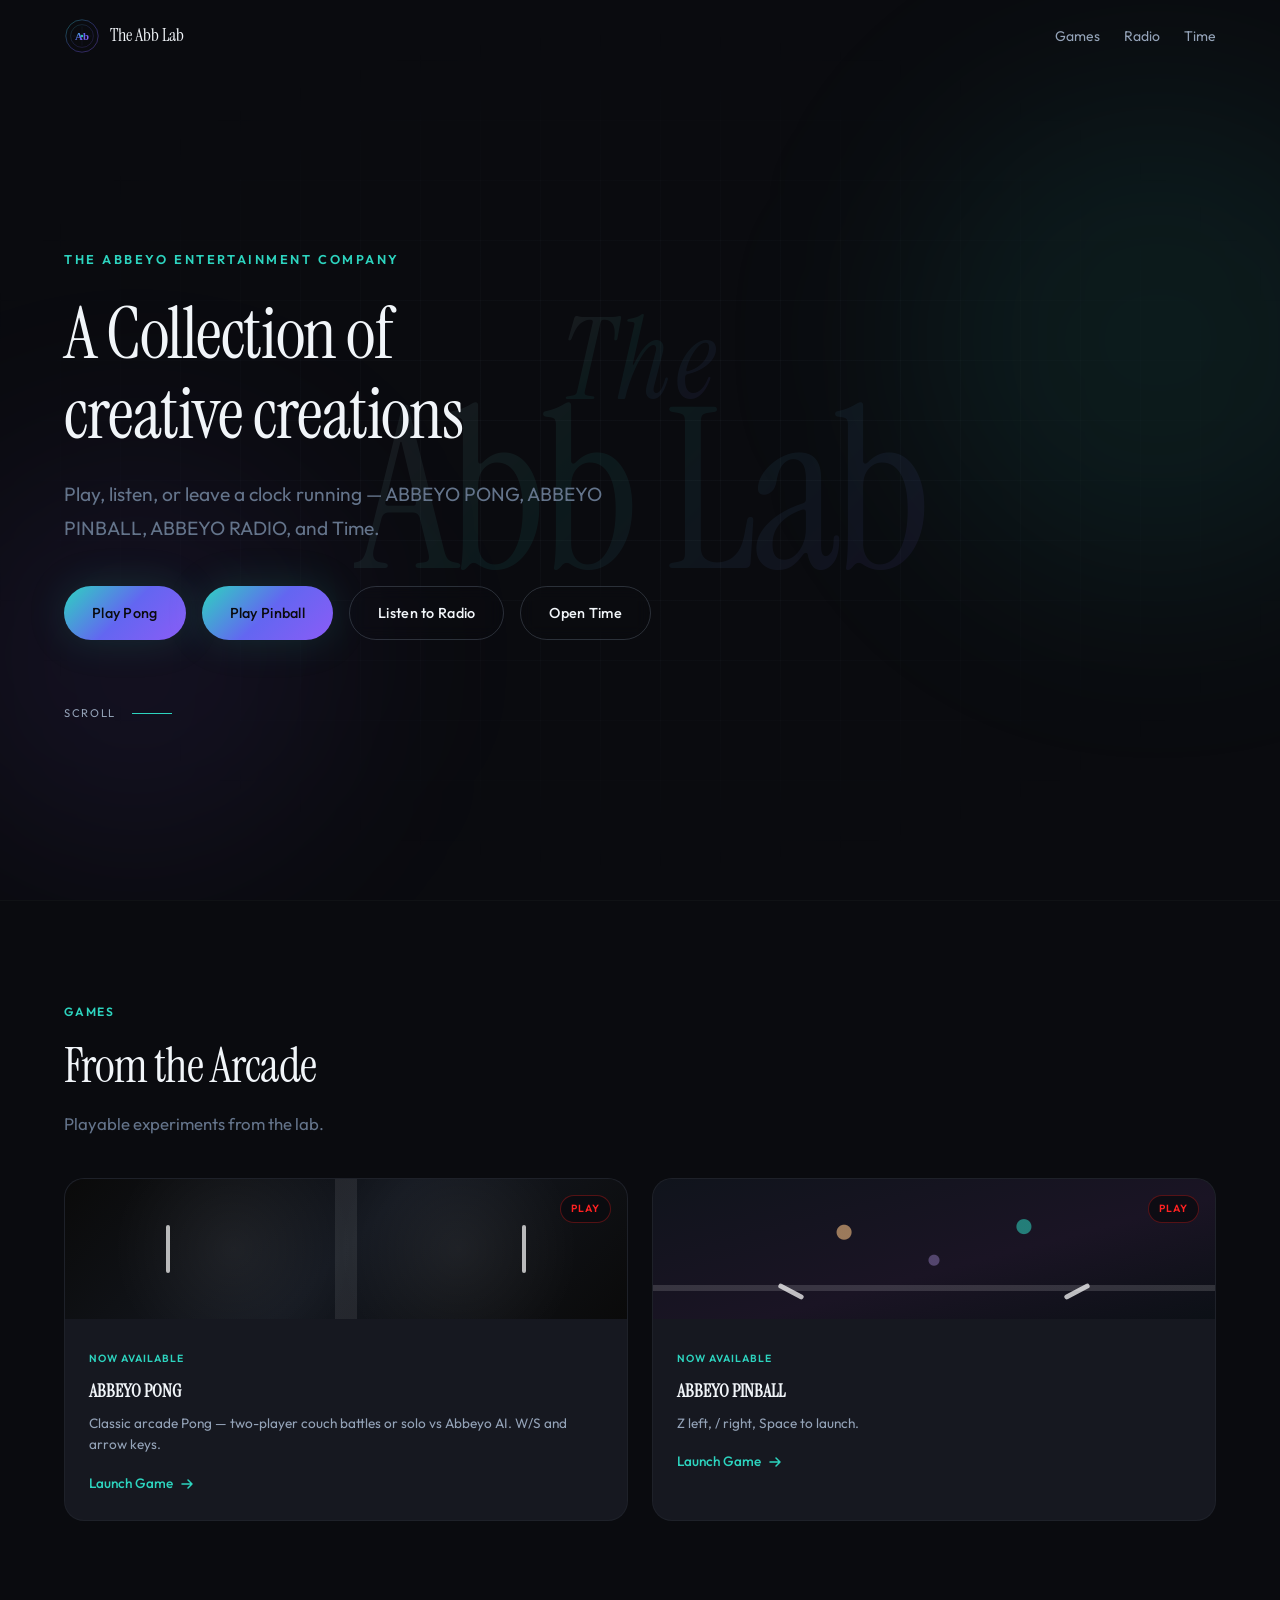
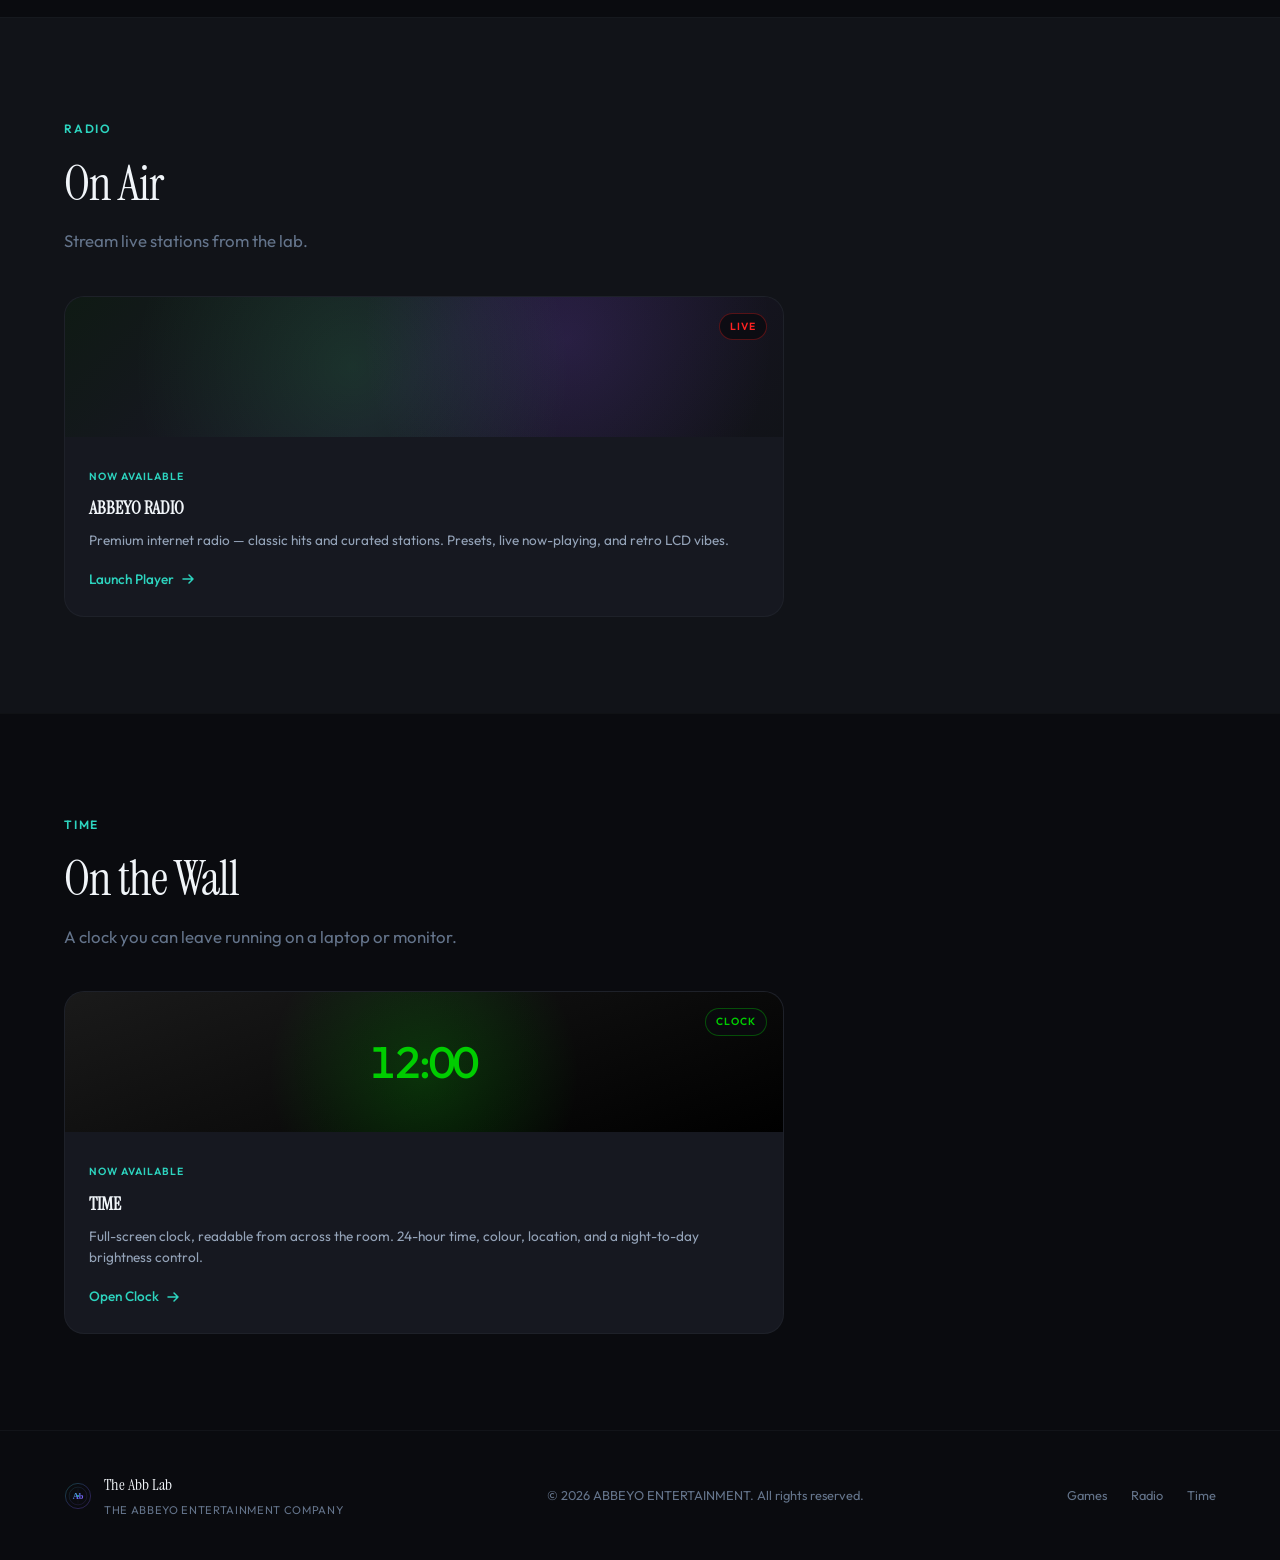
==== commit 1c0d3b26: "Make Abbeyo Pinball fill the page and cut the extra text. The nested maximize button could not enlar" ====
--- a/index.html
+++ b/index.html
@@ -116,7 +116,7 @@
             <div class="media-card__body">
               <span class="media-card__tag">Now Available</span>
               <h3 class="media-card__title">ABBEYO PINBALL</h3>
-              <p class="media-card__desc">Space Cadet on a lab table. Flippers on Shift, plunger on Space. Click the table, then launch.</p>
+              <p class="media-card__desc">Z left, / right, Space to launch.</p>
               <span class="media-card__cta">
                 Launch Game
                 <svg width="16" height="16" viewBox="0 0 16 16" fill="none" aria-hidden="true"><path d="M3 8h10M9 4l4 4-4 4" stroke="currentColor" stroke-width="1.5" stroke-linecap="round" stroke-linejoin="round"/></svg>
